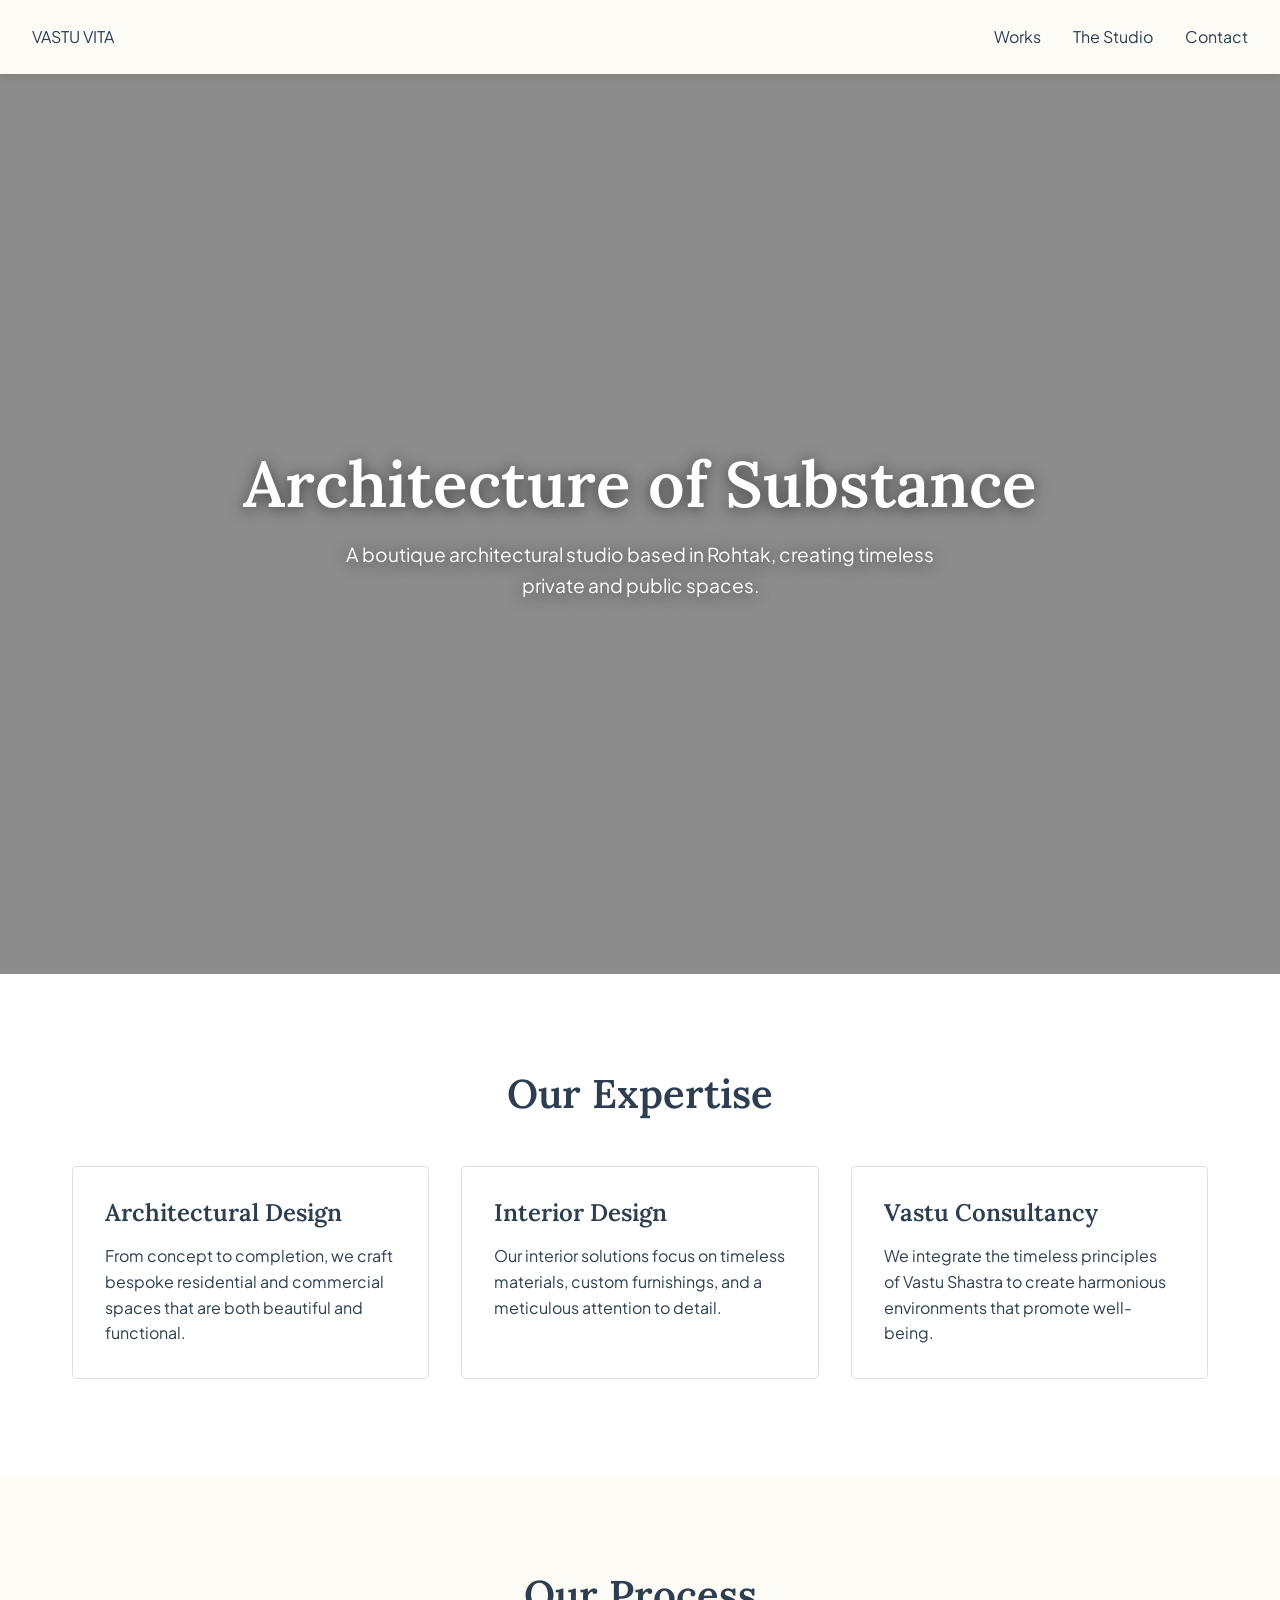
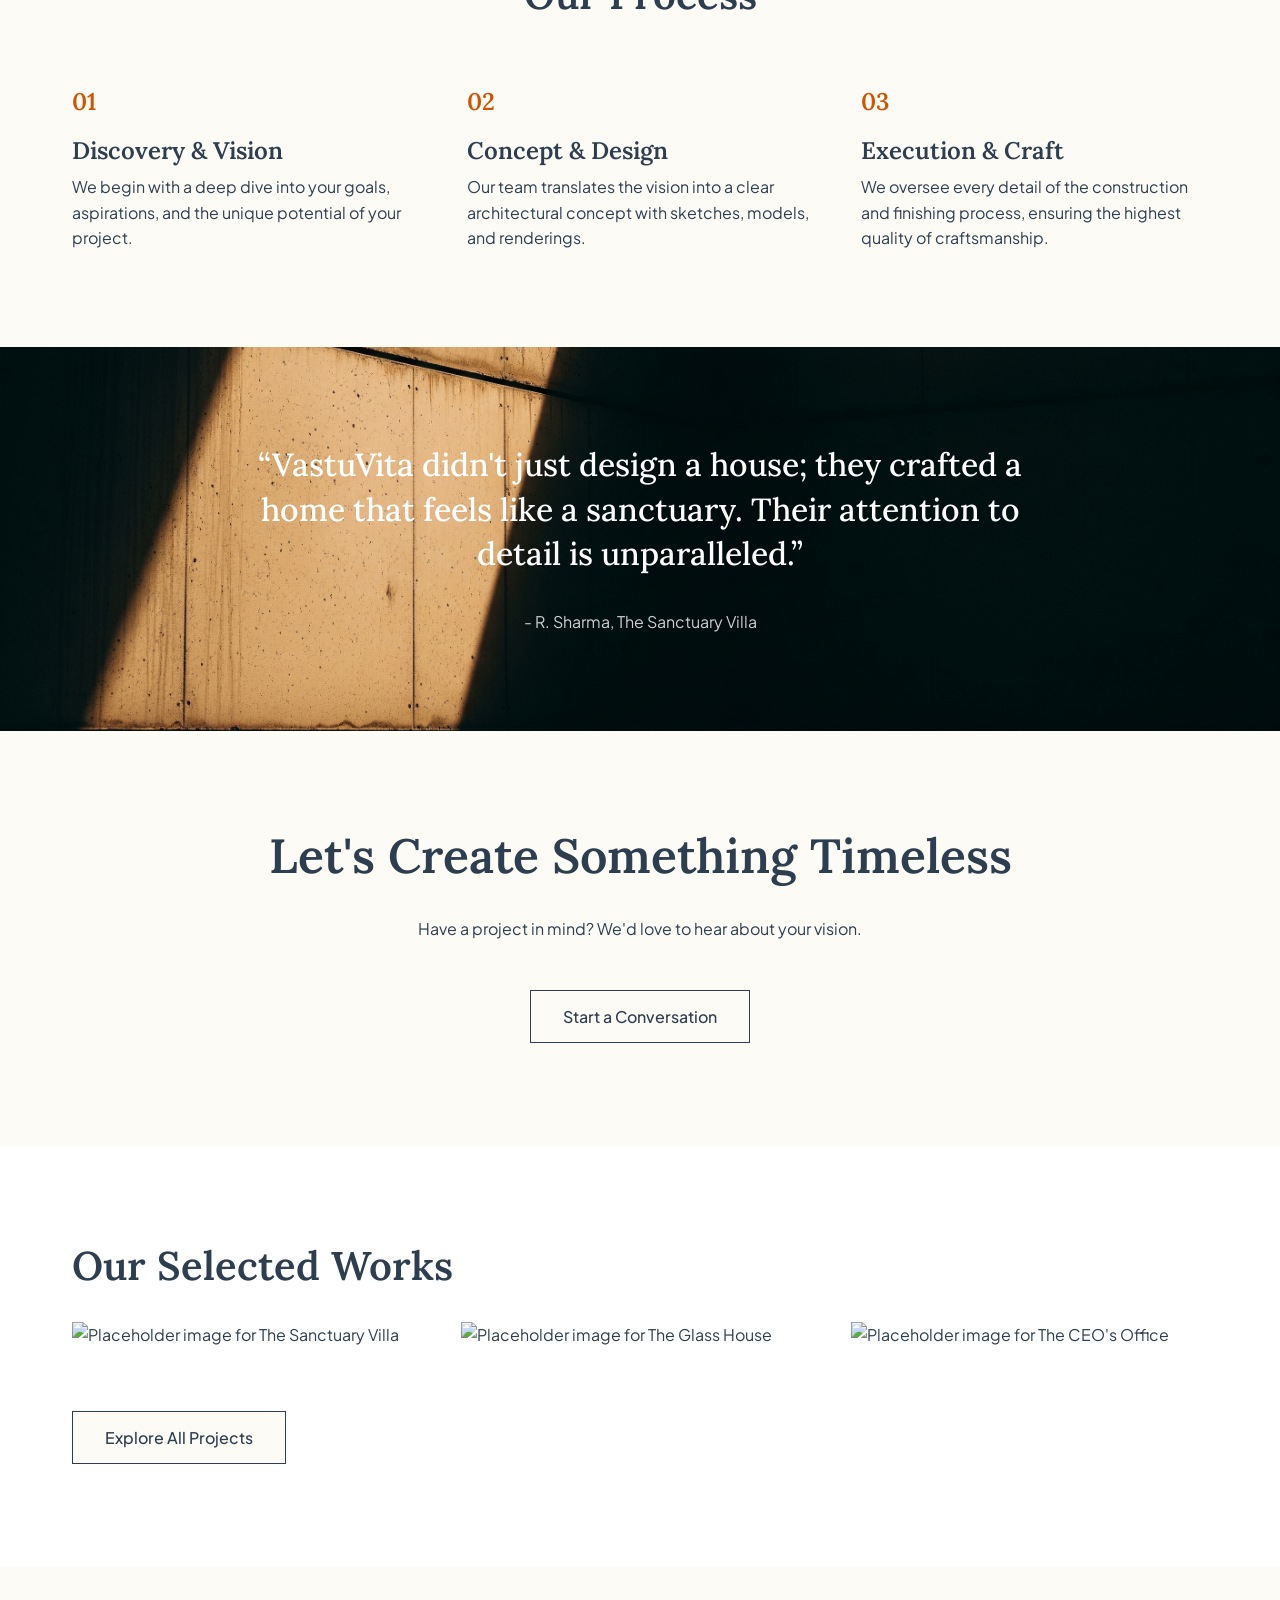
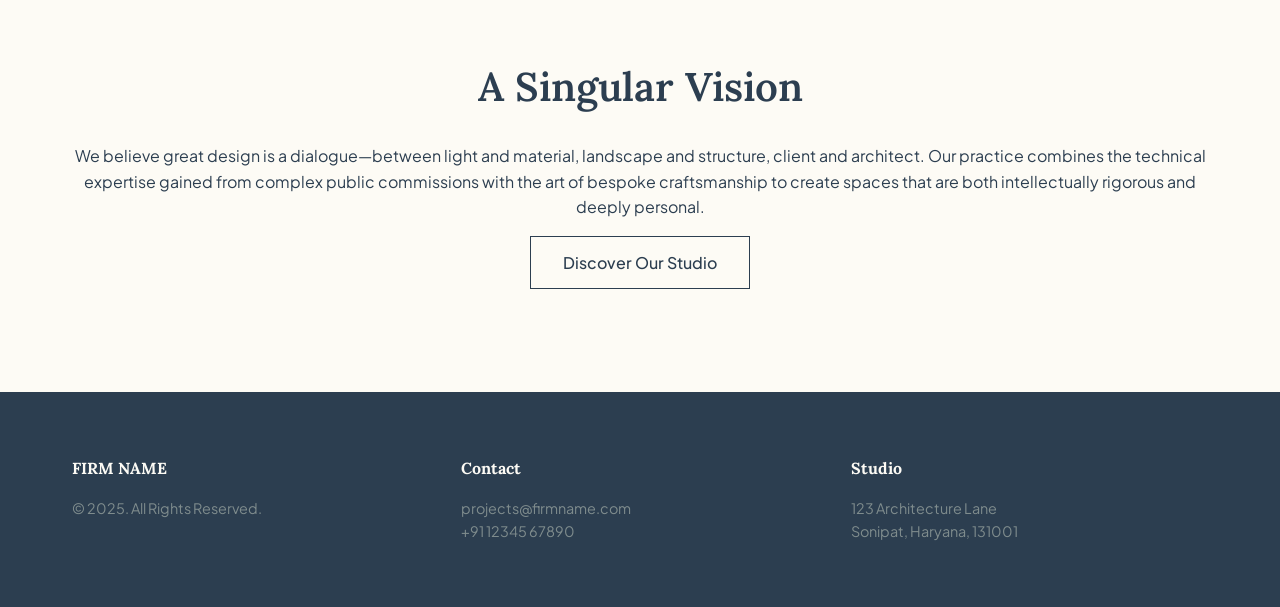
==== index.html @ 90cd9a38 "Initial commit" ====
<!DOCTYPE html>
<html lang="en">
<head>
    <meta charset="UTF-8">
    <meta name="viewport" content="width=device-width, initial-scale=1.0">
    <title>Firm Name | Architecture & Design</title>
    <link rel="stylesheet" href="styles.css">
    <link rel="preconnect" href="https://fonts.googleapis.com">
    <link rel="preconnect" href="https://fonts.gstatic.com" crossorigin>
    <link href="https://fonts.googleapis.com/css2?family=Lora:wght@400;600&family=Plus+Jakarta+Sans:wght@300;400;600&display=swap" rel="stylesheet">
    <link href="https://fonts.googleapis.com/css2?family=Inter:wght@300;400;500&family=Playfair+Display:wght@500;600&display=swap" rel="stylesheet">
</head>
<body>

    <header class="main-header">
        <div class="logo">
            <a href="#">VASTU VITA</a>
        </div>
        <nav class="main-nav">
            <ul>
                <li><a href="#">Works</a></li>
                <li><a href="#">The Studio</a></li>
                <li><a href="#">Contact</a></li>
            </ul>
        </nav>
        <button class="menu-toggle" id="menu-toggle">Menu</button>
    </header>
    <div class="mobile-nav-overlay">
    <nav>
        <ul>
            <li><a href="works.html">Works</a></li>
            <li><a href="studio.html">The Studio</a></li>
            <li><a href="contact.html">Contact</a></li>
        </ul>
    </nav>
</div>
    <main>
        <section class="hero-section reveal">
    
    <video autoplay loop muted playsinline class="hero-video">
        <source src="./assets/hero-video.mp4" type="video/mp4">
        Your browser does not support the video tag.
    </video>

    <div class="hero-overlay"></div> 

    <div class="hero-content">
        <h1>Architecture of Substance</h1>
        <p>A boutique architectural studio based in Rohtak, creating timeless private and public spaces.</p>
    </div>

</section>
<section class="content-section">
    <div class="container text-center">
        <h2 class="reveal">Our Expertise</h2>
        <div class="services-grid">
            <div class="service-card reveal">
                <h3>Architectural Design</h3>
                <p>From concept to completion, we craft bespoke residential and commercial spaces that are both beautiful and functional.</p>
            </div>
            <div class="service-card reveal">
                <h3>Interior Design</h3>
                <p>Our interior solutions focus on timeless materials, custom furnishings, and a meticulous attention to detail.</p>
            </div>
            <div class="service-card reveal">
                <h3>Vastu Consultancy</h3>
                <p>We integrate the timeless principles of Vastu Shastra to create harmonious environments that promote well-being.</p>
            </div>
        </div>
    </div>
</section>


<section class="content-section bg-light">
    <div class="container text-center">
        <h2 class="reveal">Our Process</h2>
        <div class="process-steps">
            <div class="process-step reveal">
                <div class="step-number">01</div>
                <h3>Discovery & Vision</h3>
                <p>We begin with a deep dive into your goals, aspirations, and the unique potential of your project.</p>
            </div>
            <div class="process-step reveal">
                <div class="step-number">02</div>
                <h3>Concept & Design</h3>
                <p>Our team translates the vision into a clear architectural concept with sketches, models, and renderings.</p>
            </div>
            <div class="process-step reveal">
                <div class="step-number">03</div>
                <h3>Execution & Craft</h3>
                <p>We oversee every detail of the construction and finishing process, ensuring the highest quality of craftsmanship.</p>
            </div>
        </div>
    </div>
</section>


<section class="content-section testimonial-section reveal">
    <div class="container text-center reveal">
        <div class="testimonial-block">
            <p class="testimonial-quote">“VastuVita didn't just design a house; they crafted a home that feels like a sanctuary. Their attention to detail is unparalleled.”</p>
            <p class="testimonial-author">- R. Sharma, The Sanctuary Villa</p>
        </div>
    </div>
</section>


<section class="content-section cta-section bg-light">
    <div class="container text-center reveal">
        <h2>Let's Create Something Timeless</h2>
        <p class="philosophy-text">Have a project in mind? We'd love to hear about your vision.</p>
        <a href="contact.html" class="btn">Start a Conversation</a>
    </div>
</section>

        <section class="content-section reveal">
            <div class="container">
                <h2>Our Selected Works</h2>
                <div class="project-grid">
                    <div class="project-card">
                        <img src="https://via.placeholder.com/600x800/1a1a1a/ffffff?text=Project+Image" alt="Placeholder image for The Sanctuary Villa">
                        <div class="project-info">
                            <h3>The Sanctuary Villa</h3>
                            <p>Goa, India | Private Residence</p>
                        </div>
                    </div>
                    <div class="project-card reveal">
                        <img src="https://via.placeholder.com/600x800/2a2a2a/ffffff?text=Project+Image" alt="Placeholder image for The Glass House">
                        <div class="project-info">
                            <h3>The Glass House</h3>
                            <p>Lonavala, India | Private Residence</p>
                        </div>
                    </div>
                    <div class="project-card reveal">
                        <img src="https://via.placeholder.com/600x800/3a3a3a/ffffff?text=Project+Image" alt="Placeholder image for The CEO's Office">
                        <div class="project-info">
                            <h3>The CEO's Office</h3>
                            <p>Gurugram, India | Commercial Interiors</p>
                        </div>
                    </div>
                </div>
                <a href="#" class="btn">Explore All Projects</a>
            </div>
        </section>

        <section class="content-section bg-light reveal">
            <div class="container text-center">
                <h2>A Singular Vision</h2>
                <p class="philosophy-text">
                    We believe great design is a dialogue—between light and material, landscape and structure, client and architect. Our practice combines the technical expertise gained from complex public commissions with the art of bespoke craftsmanship to create spaces that are both intellectually rigorous and deeply personal.
                </p>
                <a href="#" class="btn">Discover Our Studio</a>
            </div>
        </section>

    </main>

    <footer class="main-footer reveal">
        <div class="container footer-grid">
            <div class="footer-col">
                <h4>FIRM NAME</h4>
                <p>&copy; 2025. All Rights Reserved.</p>
            </div>
            <div class="footer-col">
                <h4>Contact</h4>
                <p>projects@firmname.com</p>
                <p>+91 12345 67890</p>
            </div>
            <div class="footer-col">
                <h4>Studio</h4>
                <p>123 Architecture Lane<br>Sonipat, Haryana, 131001</p>
            </div>
        </div>
    </footer>
    <script src="script.js"></script>
    
</body>
</html>
---- styles.css ----
/* --- VASTUVITA BRAND IDENTITY & GLOBAL STYLES --- */
:root {
    --font-serif: 'Lora', serif; /* More elegant and readable */
    --font-sans: 'Plus Jakarta Sans', sans-serif; /* Modern and clean */
    
    /* A palette inspired by natural materials */
    --color-dark: #2C3E50; /* A deep, slate blue instead of pure black */
    --color-light: #FDFBF5; /* A warm, parchment-like off-white */
    --color-gray: #7F8C8D; /* A soft, natural gray */
    --color-accent: #D35400; /* A bold, terracotta/earthy orange */
}

* {
    box-sizing: border-box;
    margin: 0;
    padding: 0;
}

body {
    font-family: var(--font-sans);
    line-height: 1.6;
    background-color: #fff;
    color: var(--color-dark);
}

.container {
    max-width: 1200px;
    margin: 0 auto;
    padding: 0 2rem;
}

h1, h2, h3 {
    font-family: var(--font-serif);
    font-weight: 600;
    line-height: 1.2;
}

h1 { font-size: 4rem; }
h2 { font-size: 2.5rem; margin-bottom: 2rem; }
h3 { font-size: 1.5rem; }

a {
    color: var(--color-dark);
    text-decoration: none;
    transition: color 0.3s ease;
}

a:hover {
    color: var(--color-accent);
}

/* --- HEADER & NAVIGATION (MODIFIED) --- */
.main-header {
    display: flex;
    justify-content: space-between;
    align-items: center;
    padding: 1.5rem 2rem; /* Using the smaller padding */
    position: sticky;
    top: 0;
    width: 100%;
    z-index: 100;
    transition: all 0.4s ease-in-out;

    /* Styles for the frosted glass effect are now always active */
    background-color: rgba(253, 251, 245, 0.85); /* --color-light with transparency */
    backdrop-filter: blur(10px);
    -webkit-backdrop-filter: blur(10px);
    box-shadow: 0 2px 10px rgba(0, 0, 0, 0.1);
}

.logo a,
.main-nav ul li a {
    /* Text color is now dark by default to be visible */
    color: var(--color-dark);
}

/* We no longer need the .main-header.scrolled rules, they have been merged above */

.main-nav ul {
    display: flex;
    list-style: none;
}

.main-nav ul li {
    margin-left: 2rem;
}

.menu-toggle { display: none; }

/* --- HERO SECTION (Corrected Stacking) --- */
.hero-section {
    position: relative;
    height: 100vh;
    display: flex;
    align-items: center;
    justify-content: center;
    text-align: center;
    color: #fff;
    overflow: hidden;
}

.hero-video {
    position: absolute;
    top: 0;
    left: 0;
    width: 100%;
    height: 100%;
    object-fit: cover;
    z-index: 1; /* Layer 1: The video background */
}

.hero-overlay {
    position: absolute;
    top: 0;
    left: 0;
    width: 100%;
    height: 100%;
    background-color: rgba(0, 0, 0, 0.45);
    z-index: 2; /* Layer 2: The dark overlay */
}

.hero-content {
    position: relative;
    z-index: 3; /* Layer 3: The text content on top */
    max-width: 800px;
}

.hero-content p {
    font-size: 1.2rem;
    max-width: 600px;
    margin: 1rem auto 0;
}
.hero-content h1,
.hero-content p {
    /* This adds a soft, blurred shadow behind the text */
    text-shadow: 0 2px 15px rgba(0, 0, 0, 0.6);
}

/* --- GENERAL CONTENT & PAGE STYLES --- */
.content-section {
    padding: 6rem 0;
}

.bg-light {
    background-color: var(--color-light);
}

.text-center {
    text-align: center;
}

.page-header {
    background-color: var(--color-light);
    padding: 6rem 0;
    text-align: center;
}
.page-header p {
    font-size: 1.2rem;
    color: var(--color-gray);
    max-width: 600px;
    margin: 1rem auto 0;
}

/* --- PROJECT GRID & CARDS --- */
.project-grid {
    display: grid;
    grid-template-columns: repeat(3, 1fr);
    gap: 2rem;
    margin-bottom: 3rem;
}

.project-card {
    display: block; /* Make the whole card a link */
    position: relative;
    overflow: hidden;
}

.project-card img {
    width: 100%;
    height: 100%;
    object-fit: cover;
    transition: transform 0.5s ease;
}

.project-card:hover img {
    transform: scale(1.05);
}

.project-info {
    position: absolute;
    bottom: 0;
    left: 0;
    width: 100%;
    padding: 1.5rem;
    color: #fff;
    background: linear-gradient(to top, rgba(0,0,0,0.8), transparent);
    transform: translateY(100%);
    opacity: 0;
    transition: transform 0.5s ease, opacity 0.5s ease;
}

.project-card:hover .project-info {
    transform: translateY(0);
    opacity: 1;
}

.project-info p {
    font-size: 0.9rem;
    color: rgba(255,255,255,0.8);
}

/* --- SINGLE PROJECT PAGE --- */
.project-hero img {
    width: 100%;
    height: auto;
}

.project-details-grid {
    display: grid;
    grid-template-columns: 1fr 2fr;
    gap: 4rem;
}

.project-meta h3 {
    margin-bottom: 1rem;
    font-family: var(--font-sans);
    text-transform: uppercase;
    letter-spacing: 1px;
    font-size: 1rem;
    font-weight: 600;
}

.project-meta ul {
    list-style: none;
}

.project-meta ul li {
    margin-bottom: 0.5rem;
    color: var(--color-gray);
}
.project-meta ul li strong {
    color: var(--color-dark);
}

.project-narrative h2 {
    font-size: 2rem;
    margin-bottom: 1rem;
}
.project-narrative p {
    margin-bottom: 2rem;
    color: var(--color-gray);
}

.image-gallery-grid {
    display: grid;
    grid-template-columns: repeat(2, 1fr);
    gap: 2rem;
}
.image-gallery-grid img {
    width: 100%;
    height: auto;
}

/* --- FOOTER --- */
.main-footer {
    background: var(--color-dark);
    color: var(--color-light);
    padding: 4rem 0;
}

.footer-grid {
    display: grid;
    grid-template-columns: repeat(3, 1fr);
    gap: 2rem;
}

.footer-col h4 {
    font-family: var(--font-serif);
    margin-bottom: 1rem;
}

.footer-col p {
    color: var(--color-gray);
    font-size: 0.9rem;
}

/* --- ANIMATIONS & BEAUTIFICATION --- */

/* Gentle Page Load Fade-in */
@keyframes fadeIn {
    from { opacity: 0; }
    to { opacity: 1; }
}
body {
    animation: fadeIn 0.8s ease-in-out;
}

/* In style.css */

/* Enhanced Button Hover Effect (Corrected) */
.btn {
    display: inline-block;
    padding: 0.8rem 2rem;
    border: 1px solid var(--color-dark);
    margin-top: 1rem;
    font-weight: 500;
    transition: all 0.4s ease;
    position: relative;
    overflow: hidden;
    z-index: 1;
    color: var(--color-dark); /* Explicitly set the default text color */
}
.btn:after {
    content: '';
    position: absolute;
    bottom: 0;
    left: 0;
    width: 100%;
    height: 100%;
    /* The initial background should be light */
    background-color: var(--color-light); 
    z-index: -2;
}
.btn:before {
    content: '';
    position: absolute;
    bottom: 0;
    left: 0;
    width: 0%;
    height: 100%;
    /* The hover background should be dark */
    background-color: var(--color-dark);
    transition: all 0.4s ease;
    z-index: -1;
}
.btn:hover {
    /* The hover text color should be light */
    color: #fff; 
}
.btn:hover:before {
    width: 100%;
}

/* Smooth Animated Underline for Nav Links */
.main-nav a {
    position: relative;
}
.main-nav a.active {
    color: var(--color-accent) !important;
}
.main-nav a:not(.active):after {
    content: '';
    position: absolute;
    width: 0;
    height: 1px;
    display: block;
    margin-top: 5px;
    right: 0;
    background: currentColor;
    transition: width 0.3s ease;
}
.main-nav a:hover:after {
    width: 100%;
    left: 0;
}

/* Scroll-Reveal Animations */
.reveal {
    position: relative;
    opacity: 0;
    transform: translateY(40px);
    transition: all 1s cubic-bezier(0.25, 1, 0.5, 1);
}

.reveal.visible {
    opacity: 1;
    transform: translateY(0);
}

/* --- MOBILE NAVIGATION MENU --- */
.main-nav {
    /* Add transition for smooth appearance on desktop if ever needed */
    transition: transform 0.5s ease-in-out;
}

.mobile-nav-overlay {
    position: fixed;
    top: 0;
    left: 0;
    width: 100%;
    height: 100%;
    background: var(--color-light);
    z-index: 99; /* Just below the header */
    display: flex;
    justify-content: center;
    align-items: center;
    transform: translateX(100%); /* Start off-screen */
    transition: transform 0.5s cubic-bezier(0.77, 0, 0.175, 1);
}

.mobile-nav-overlay.is-open {
    transform: translateX(0); /* Slide in */
}

.mobile-nav-overlay ul {
    list-style: none;
    text-align: center;
}

.mobile-nav-overlay ul li {
    margin: 2rem 0;
}

.mobile-nav-overlay ul li a {
    font-family: var(--font-serif);
    font-size: 2rem;
    color: var(--color-dark);
    font-weight: 600;
}

/* --- PARALLAX TESTIMONIAL SECTION --- */
.testimonial-section {
    background-image: url('assets/parallax-bg.png');
    background-attachment: fixed; /* This is the magic property! */
    background-position: center;
    background-repeat: no-repeat;
    background-size: cover;
    color: #fff;
}

.testimonial-section .testimonial-author {
    color: rgba(255, 255, 255, 0.8);
}

/* --- NEW CONTENT BLOCK STYLES --- */
/* Services Grid */
/* In style.css */

/* Services Grid */
.services-grid {
    display: grid;
    /* This new property tells the grid to make all rows the same height */
    grid-template-columns: repeat(3, 1fr);
    gap: 2rem;
    text-align: left;
    margin-top: 3rem;
    align-items: stretch;
}
/* In style.css */
.service-card {
    border: 1px solid #e0e0e0;
    padding: 2rem;
    border-radius: 4px;
    transition: all 0.3s ease;
    
    /* ADD these two lines */
    display: flex;
    flex-direction: column;
}
.service-card:hover {
    border-color: var(--color-accent);
    transform: translateY(-5px);
    box-shadow: 0 10px 20px rgba(0,0,0,0.05);
}
.service-card h3 {
    margin-bottom: 1rem;
    font-family: var(--font-serif);
}

/* In style.css */

/* New rule for the icon and title wrapper */
.service-card-header {
    display: flex;
    align-items: center;
    gap: 1rem; /* Space between icon and title */
    margin-bottom: 1rem; /* Space between the header and the paragraph */
}

/* Update the service-icon rule */
.service-icon {
    color: var(--color-accent);
    /* The margin-bottom is no longer needed here */
}

/* Our Process Steps */
.process-steps {
    display: grid;
    grid-template-columns: repeat(3, 1fr);
    gap: 3rem;
    margin-top: 4rem;
    text-align: left;
}
.step-number {
    font-size: 1.5rem;
    font-weight: 600;
    color: var(--color-accent);
    margin-bottom: 1rem;
    font-family: var(--font-serif);
}
.process-step h3 {
    margin-bottom: 0.5rem;
}

/* Testimonial Block */
.testimonial-block {
    max-width: 800px;
    margin: 0 auto;
}
.testimonial-quote {
    font-family: var(--font-serif);
    font-size: 2rem;
    line-height: 1.4;
    margin-bottom: 2rem;
    font-weight: 500;
}

/* Final CTA Section */
.cta-section h2 {
    font-size: 3rem;
}
.cta-section p {
    margin-top: 0;
    margin-bottom: 2rem;
}

/* --- RESPONSIVE DESIGN (Consolidated) --- */
@media (max-width: 768px) {
    /* General Typography */
    h1 { font-size: 2.5rem; }
    h2 { font-size: 2rem; }

    /* Header & Mobile Menu */
    .main-nav { display: none; }
    .menu-toggle {
        display: block;
        background: none;
        border: 1px solid var(--color-dark); /* Now dark by default */
        color: var(--color-dark); /* Now dark by default */
        padding: 0.5rem 1rem;
        cursor: pointer;
        font-size: 1rem;
        z-index: 101;
    }
    
    /* Grid Layouts */
    .project-grid, 
    .footer-grid, 
    .project-details-grid, 
    .image-gallery-grid,
    .services-grid, 
    .process-steps {
        grid-template-columns: 1fr;
    }

    .project-details-grid {
        gap: 2rem;
    }

    /* Section Specifics */
    .cta-section h2 {
        font-size: 2.5rem;
    }
    .testimonial-quote {
        font-size: 1.5rem;
    }
}
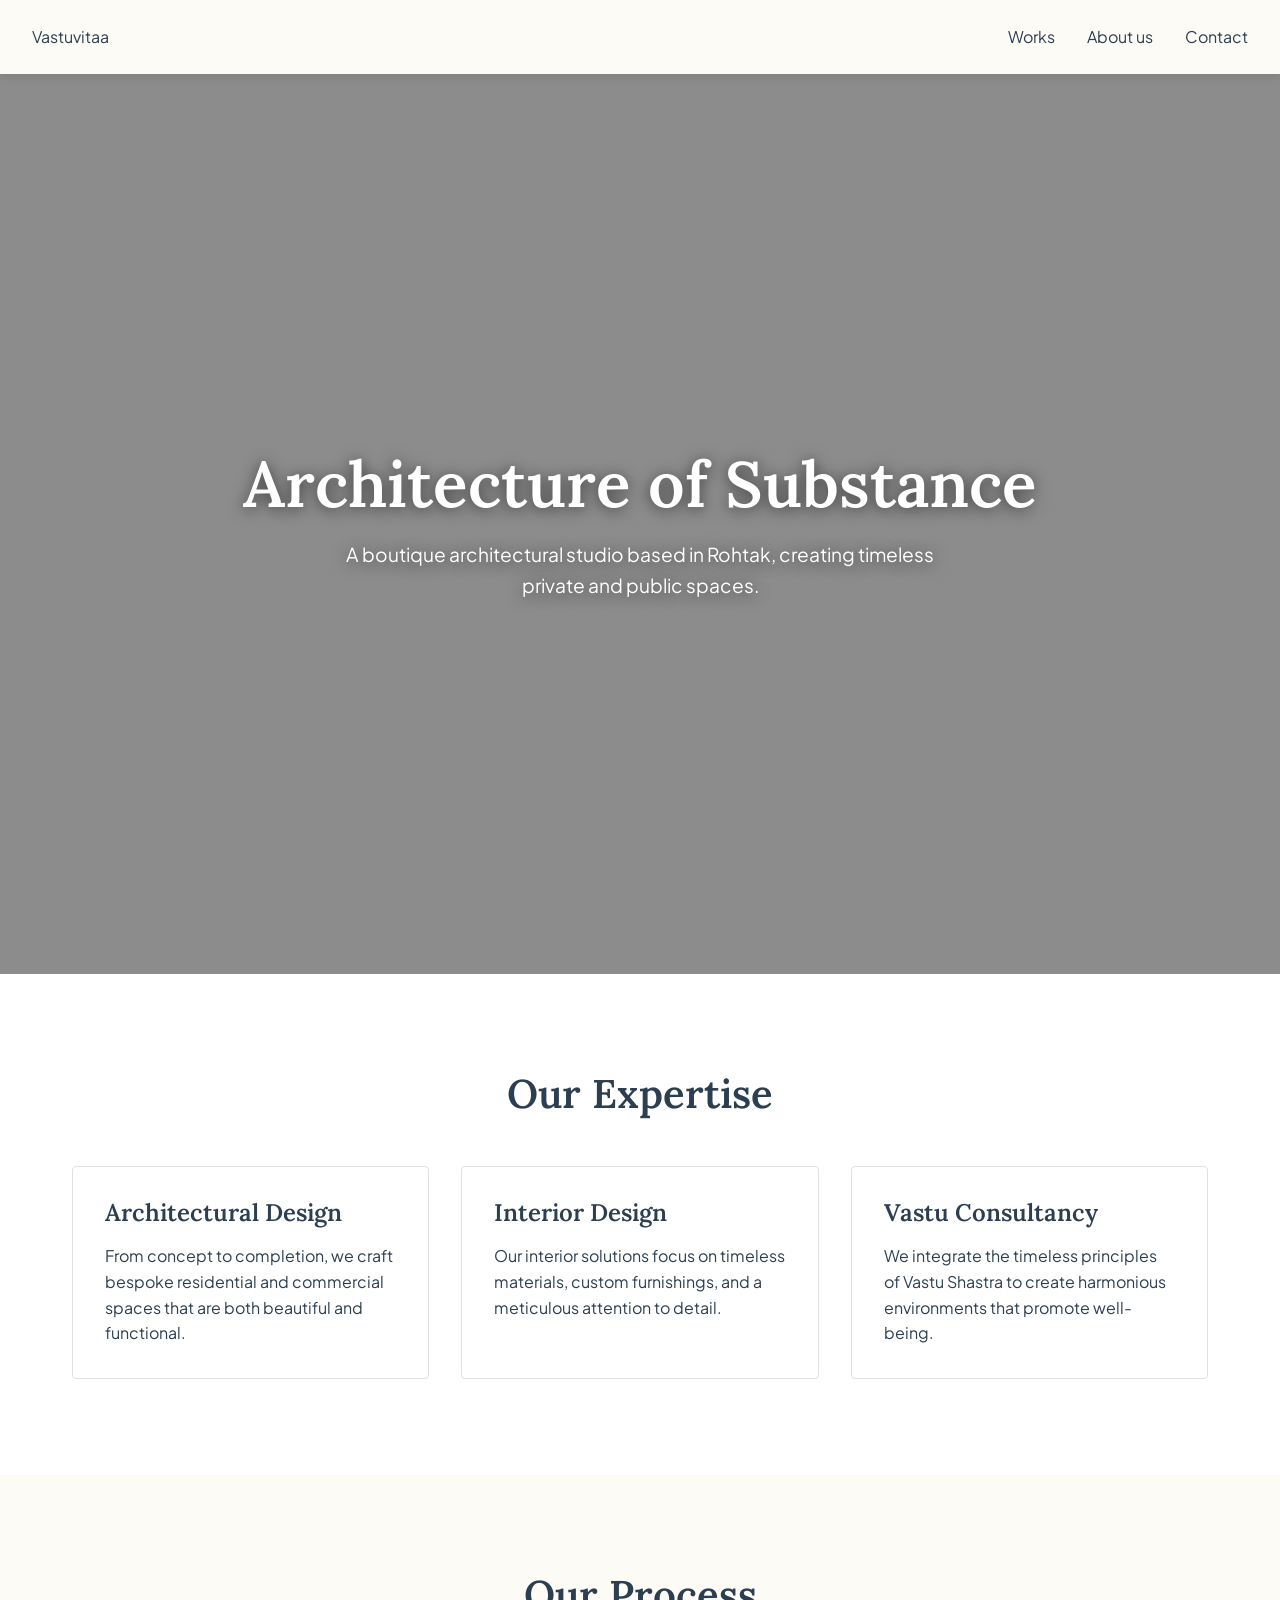
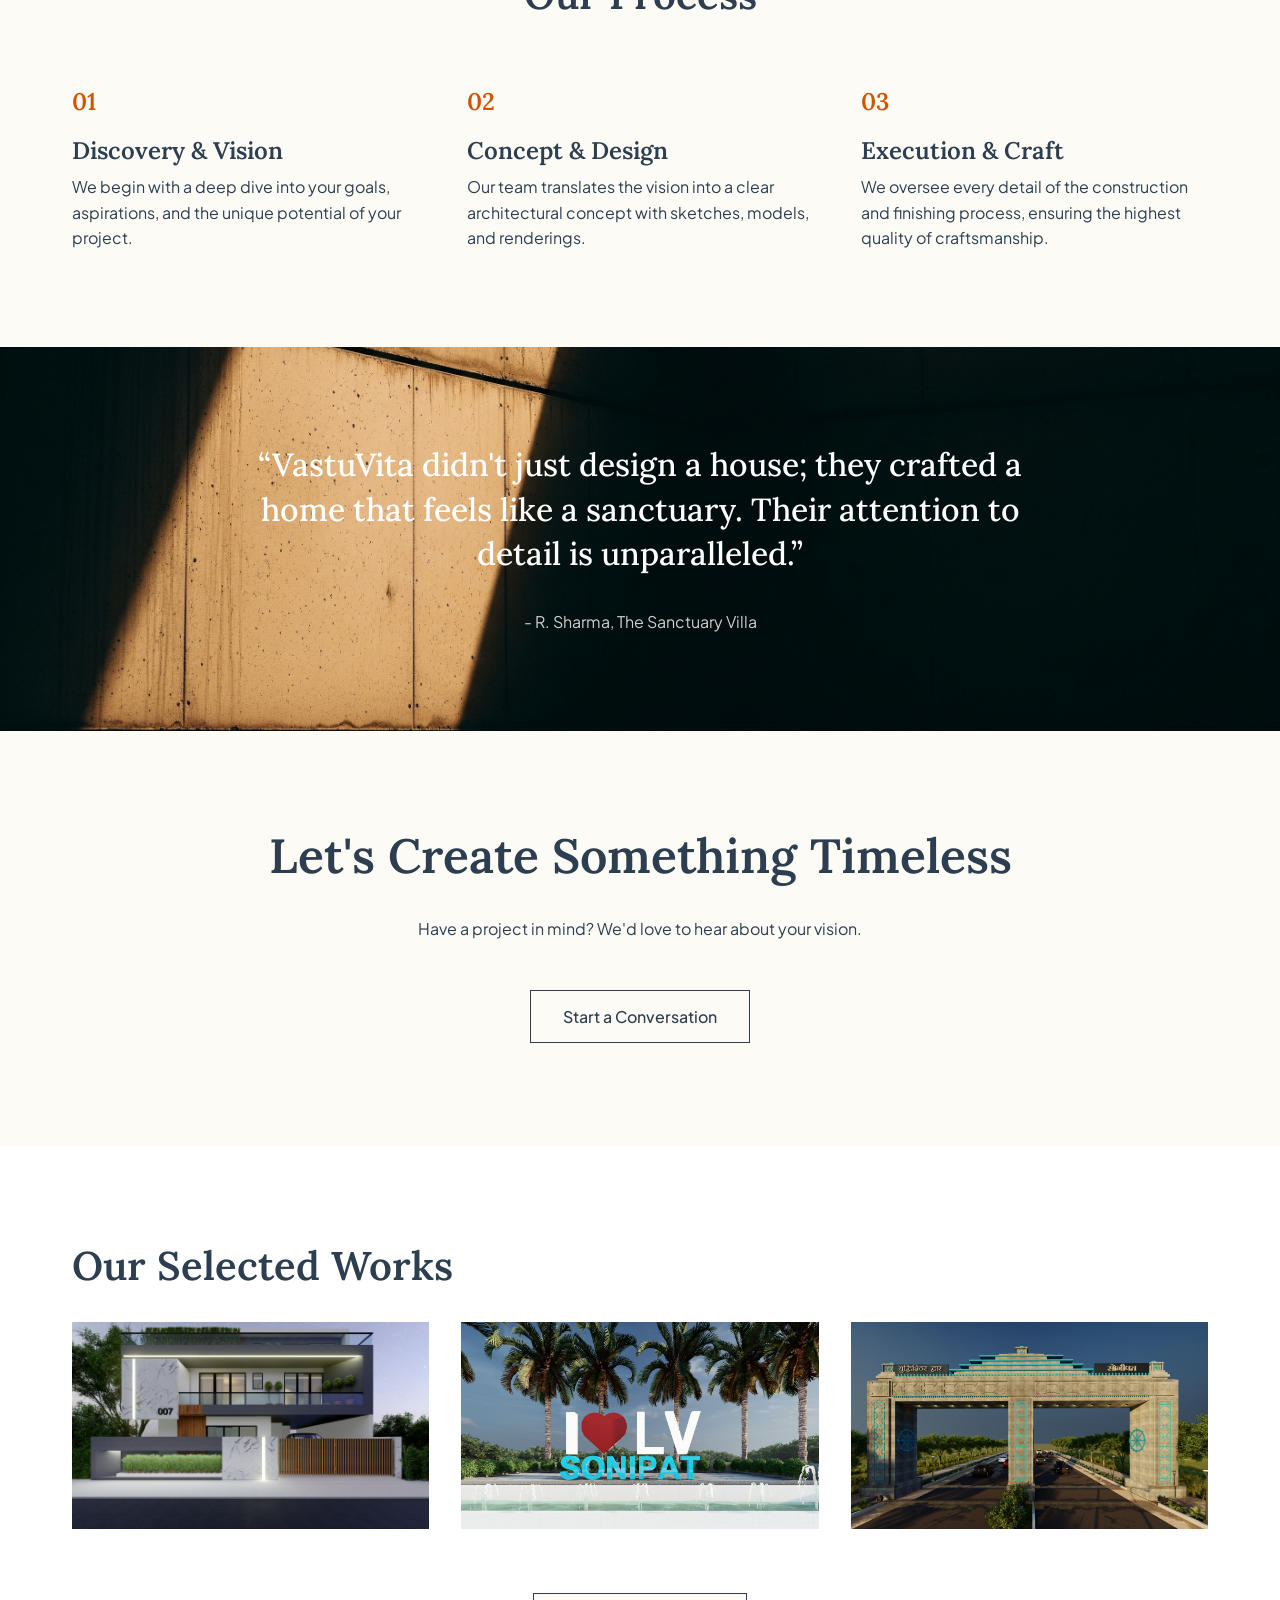
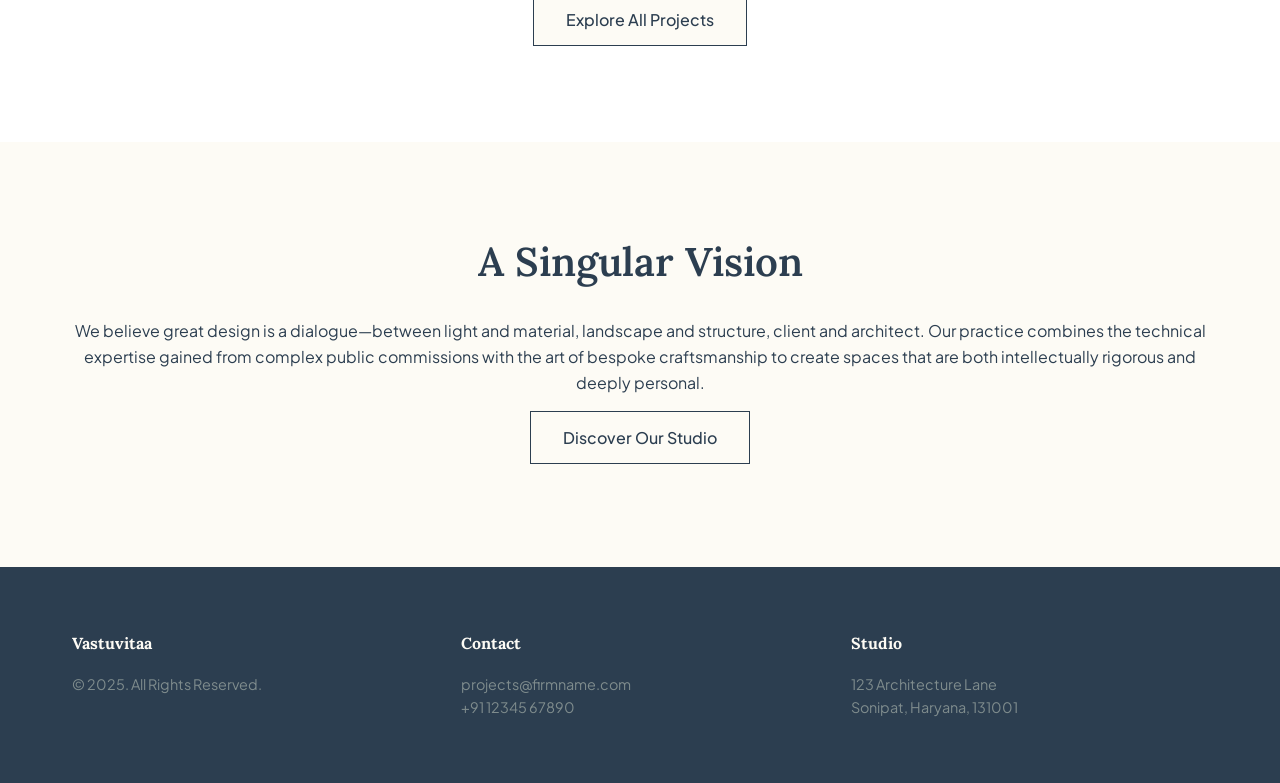
==== commit 0f260d32: "Update site content and add new assets" ====
--- a/index.html
+++ b/index.html
@@ -3,7 +3,7 @@
 <head>
     <meta charset="UTF-8">
     <meta name="viewport" content="width=device-width, initial-scale=1.0">
-    <title>Firm Name | Architecture & Design</title>
+    <title>Vastuvitaa</title>
     <link rel="stylesheet" href="styles.css">
     <link rel="preconnect" href="https://fonts.googleapis.com">
     <link rel="preconnect" href="https://fonts.gstatic.com" crossorigin>
@@ -13,18 +13,20 @@
 <body>
 
     <header class="main-header">
-        <div class="logo">
-            <a href="#">VASTU VITA</a>
-        </div>
-        <nav class="main-nav">
-            <ul>
-                <li><a href="#">Works</a></li>
-                <li><a href="#">The Studio</a></li>
-                <li><a href="#">Contact</a></li>
-            </ul>
-        </nav>
-        <button class="menu-toggle" id="menu-toggle">Menu</button>
-    </header>
+    <div class="logo">
+    <a href="#" class="logo-link">
+        <span>Vastuvitaa</span>
+    </a>
+</div>
+    <nav class="main-nav">
+        <ul>
+            <li><a href="works.html">Works</a></li>
+            <li><a href="studio.html">About us</a></li>
+            <li><a href="contact.html">Contact</a></li>
+        </ul>
+    </nav>
+    <button class="menu-toggle" id="menu-toggle">Menu</button>
+</header>
     <div class="mobile-nav-overlay">
     <nav>
         <ul>
@@ -118,28 +120,30 @@
                 <h2>Our Selected Works</h2>
                 <div class="project-grid">
                     <div class="project-card">
-                        <img src="https://via.placeholder.com/600x800/1a1a1a/ffffff?text=Project+Image" alt="Placeholder image for The Sanctuary Villa">
+                        <img src="./assets/Work Photos/IMG-20250924-WA0038.jpg" alt="Placeholder image for The Sanctuary Villa">
                         <div class="project-info">
                             <h3>The Sanctuary Villa</h3>
                             <p>Goa, India | Private Residence</p>
                         </div>
                     </div>
-                    <div class="project-card reveal">
-                        <img src="https://via.placeholder.com/600x800/2a2a2a/ffffff?text=Project+Image" alt="Placeholder image for The Glass House">
+                    <div class="project-card">
+                        <img src=".\assets\Work Photos\WhatsApp Image 2025-09-24 at 11.22.25_1fb839ab.jpg" alt="Placeholder image for The Glass House">
                         <div class="project-info">
-                            <h3>The Glass House</h3>
-                            <p>Lonavala, India | Private Residence</p>
+                            <h3>I love Sonepat</h3>
+                            <p>Sonepat, India</p>
                         </div>
                     </div>
-                    <div class="project-card reveal">
-                        <img src="https://via.placeholder.com/600x800/3a3a3a/ffffff?text=Project+Image" alt="Placeholder image for The CEO's Office">
+                    <div class="project-card">
+                        <img src=".\assets\Work Photos\WhatsApp Image 2025-09-24 at 11.43.38_08a25ed6.jpg" alt="Placeholder image for The CEO's Office">
                         <div class="project-info">
-                            <h3>The CEO's Office</h3>
-                            <p>Gurugram, India | Commercial Interiors</p>
+                            <h3>The Yudhistir Dwar</h3>
+                            <p>Sonepat, India</p>
                         </div>
                     </div>
                 </div>
-                <a href="#" class="btn">Explore All Projects</a>
+                <div style="display: flex; justify-content: center; margin-top: 2rem;">
+                    <a href="#" class="btn">Explore All Projects</a>
+                </div>
             </div>
         </section>
 
@@ -158,7 +162,7 @@
     <footer class="main-footer reveal">
         <div class="container footer-grid">
             <div class="footer-col">
-                <h4>FIRM NAME</h4>
+                <h4>Vastuvitaa</h4>
                 <p>&copy; 2025. All Rights Reserved.</p>
             </div>
             <div class="footer-col">
--- a/styles.css
+++ b/styles.css
@@ -50,6 +50,7 @@
 }
 
 /* --- HEADER & NAVIGATION (MODIFIED) --- */
+
 .main-header {
     display: flex;
     justify-content: space-between;
@@ -174,6 +175,7 @@
     position: relative;
     overflow: hidden;
 }
+
 
 .project-card img {
     width: 100%;
@@ -523,7 +525,150 @@
     margin-top: 0;
     margin-bottom: 2rem;
 }
-
+/* Add these new rules for the combined logo and text */
+.logo-link {
+    display: flex;         /* Aligns logo and text side-by-side */
+    align-items: center;   /* Vertically centers them */
+    gap: 0.75rem;          /* Creates a nice space between the logo and text (12px) */
+}
+
+.logo-image {
+    height: 40px;          /* Controls the height of the logo */
+    width: auto;
+}
+
+.logo-text {
+    font-size: 1.5rem;     /* Sets the font size for "Vastuvitaa" */
+    font-weight: 600;      /* Makes the text bold */
+    font-family: var(--font-serif); /* Uses the elegant serif font you defined */
+    color: var(--color-dark);
+}
+/* --- Page-Specific Adjustments --- */
+.works-page .hero-section {
+    height: 50vh; /* Makes the header half the screen height */
+    min-height: 400px; /* Ensures it's not too short on long/thin screens */
+}
+
+/* =================================== */
+/* ==      CONTACT PAGE STYLES      == */
+/* =================================== */
+
+.contact-page .container {
+    padding-top: 6rem;
+    padding-bottom: 6rem;
+}
+
+.contact-grid {
+    display: grid;
+    grid-template-columns: 1fr 1.5fr; /* Details column is narrower than the form */
+    gap: 4rem;
+    align-items: start;
+}
+
+/* --- Left Column: Details --- */
+.contact-details .page-title {
+    font-family: var(--font-serif);
+    font-size: 3rem; /* Slightly smaller than homepage H1 for hierarchy */
+    margin-bottom: 1.5rem;
+    color: var(--color-dark);
+}
+
+.contact-details .contact-intro {
+    font-family: var(--font-sans);
+    color: var(--color-gray);
+    line-height: 1.7;
+    margin-bottom: 3rem;
+    max-width: 500px;
+}
+
+.contact-details .info-section {
+    margin-bottom: 2rem;
+}
+
+.contact-details .info-section h4 {
+    font-family: var(--font-sans);
+    font-weight: 600;
+    text-transform: uppercase;
+    letter-spacing: 1px;
+    font-size: 0.9rem;
+    margin-bottom: 0.5rem;
+    color: var(--color-dark);
+}
+
+.contact-details .info-section p,
+.contact-details .info-section a {
+    font-family: var(--font-sans);
+    font-size: 1rem;
+    color: var(--color-gray);
+    line-height: 1.6;
+}
+/* The global a:hover rule will correctly apply --color-accent */
+
+
+/* --- Right Column: Form --- */
+.form-group {
+    margin-bottom: 1.5rem;
+}
+
+.form-group label {
+    display: block;
+    font-family: var(--font-sans);
+    font-weight: 600;
+    font-size: 0.9rem;
+    margin-bottom: 0.5rem;
+    color: var(--color-dark);
+}
+
+.form-group input,
+.form-group textarea,
+.form-group select {
+    width: 100%;
+    padding: 12px;
+    border: 1px solid #e0e0e0; /* Using a neutral border from your theme */
+    border-radius: 4px;
+    font-family: var(--font-sans);
+    font-size: 1rem;
+    background-color: var(--color-light); /* Using your light background color */
+    color: var(--color-dark);
+    transition: border-color 0.3s ease;
+}
+
+.form-group input:focus,
+.form-group textarea:focus,
+.form-group select:focus {
+    outline: none;
+    border-color: var(--color-accent);
+}
+
+.submit-btn {
+    display: inline-block;
+    padding: 0.8rem 2.5rem;
+    border: none;
+    margin-top: 1rem;
+    font-weight: 600;
+    font-family: var(--font-sans);
+    transition: all 0.4s ease;
+    background-color: var(--color-dark);
+    color: var(--color-light);
+    cursor: pointer;
+    font-size: 1rem;
+}
+
+.submit-btn:hover {
+    background-color: var(--color-accent);
+    color: #fff;
+}
+
+
+/* --- Map Section --- */
+.map-container {
+    padding-bottom: 6rem;
+}
+.map-container iframe {
+    width: 100%;
+    height: 450px;
+    border: 0;
+}
 /* --- RESPONSIVE DESIGN (Consolidated) --- */
 @media (max-width: 768px) {
     /* General Typography */
@@ -564,4 +709,8 @@
     .testimonial-quote {
         font-size: 1.5rem;
     }
+    /* Add this to your existing @media (max-width: 768px) block */
+    .contact-grid {
+    grid-template-columns: 1fr;
+}
 }
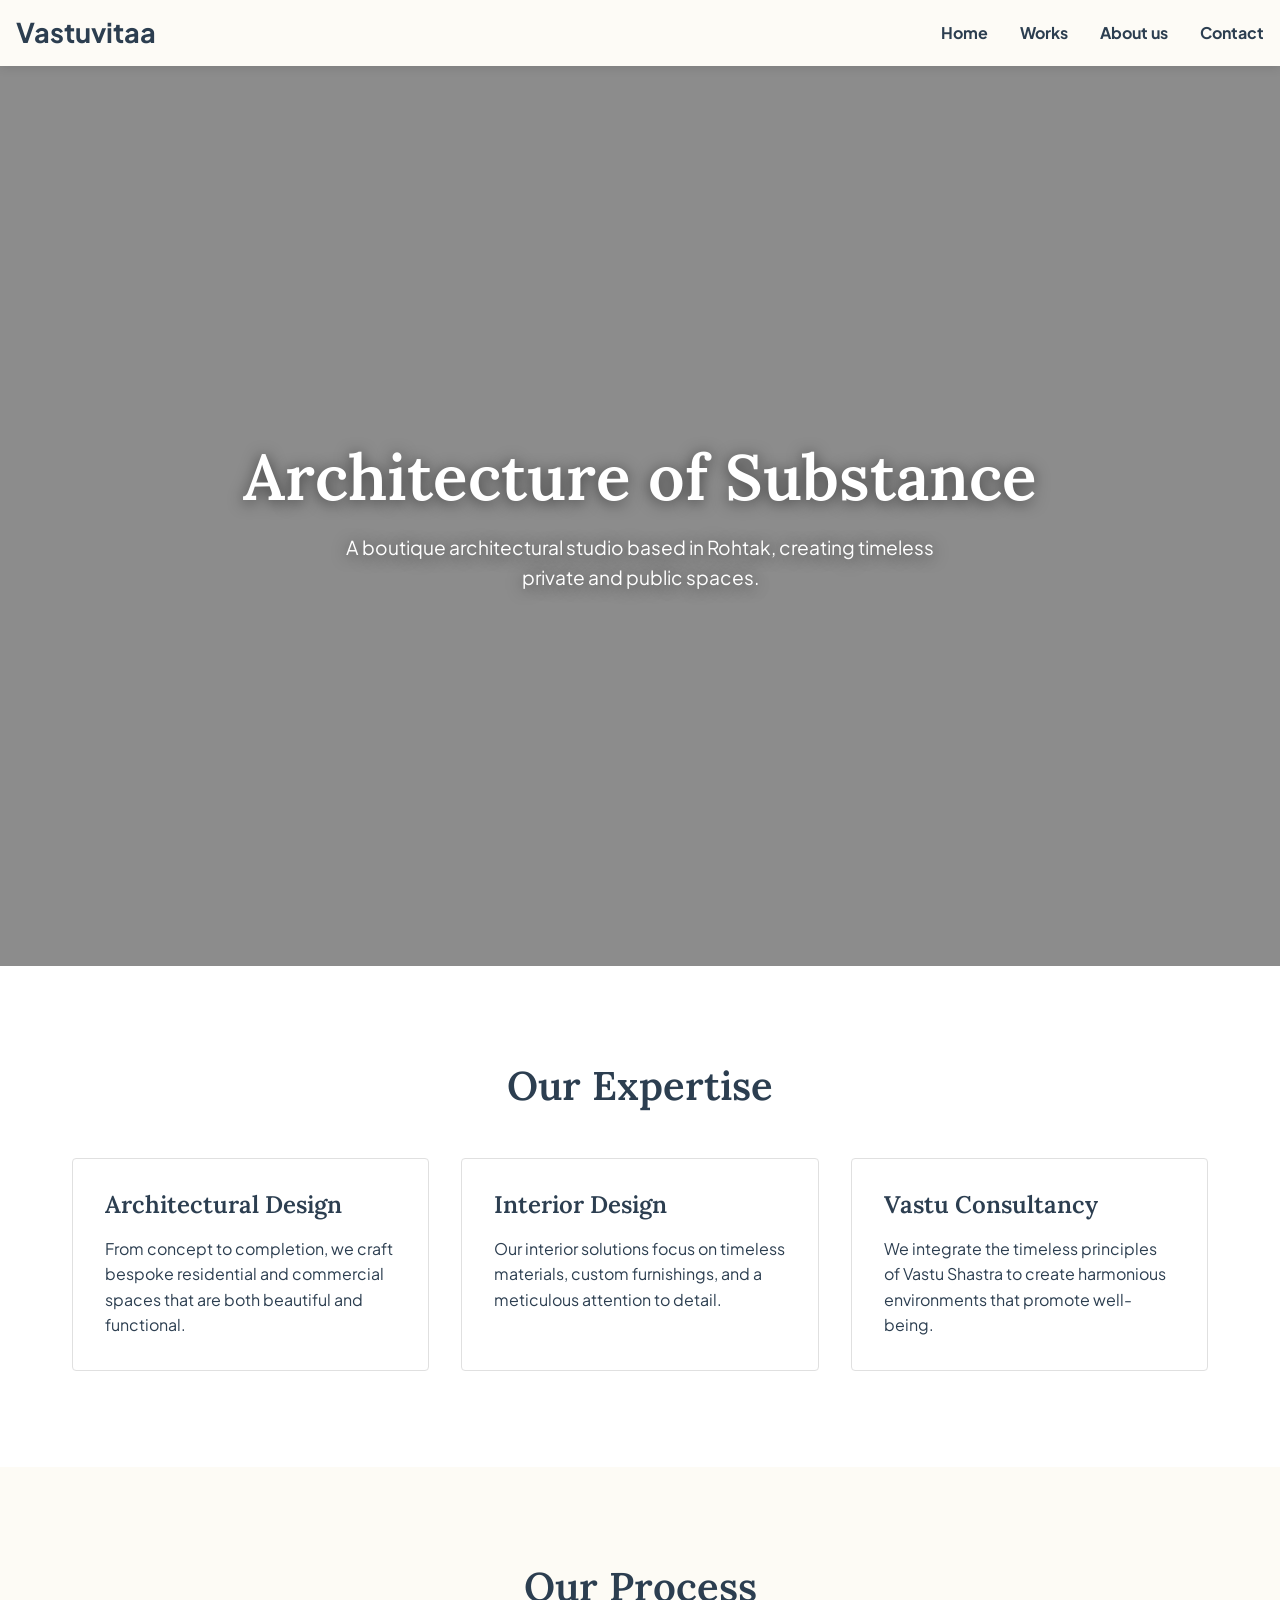
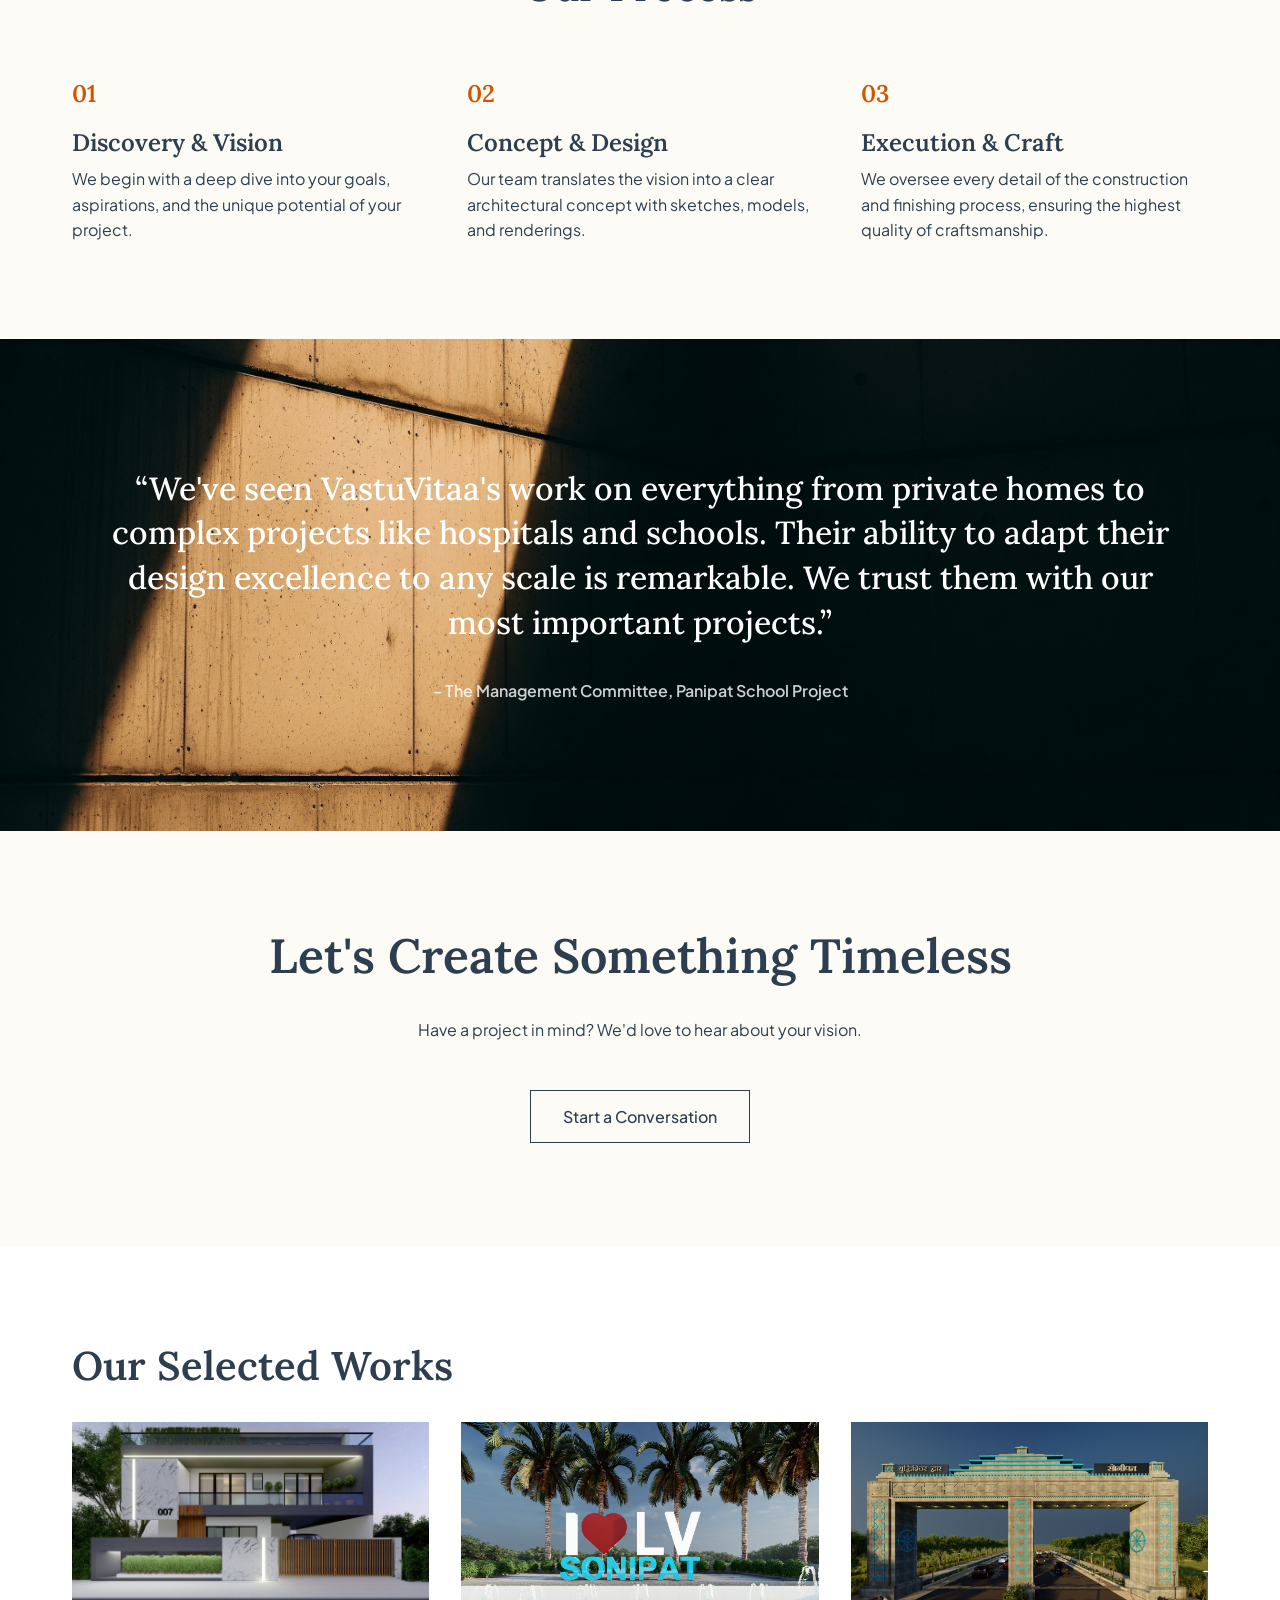
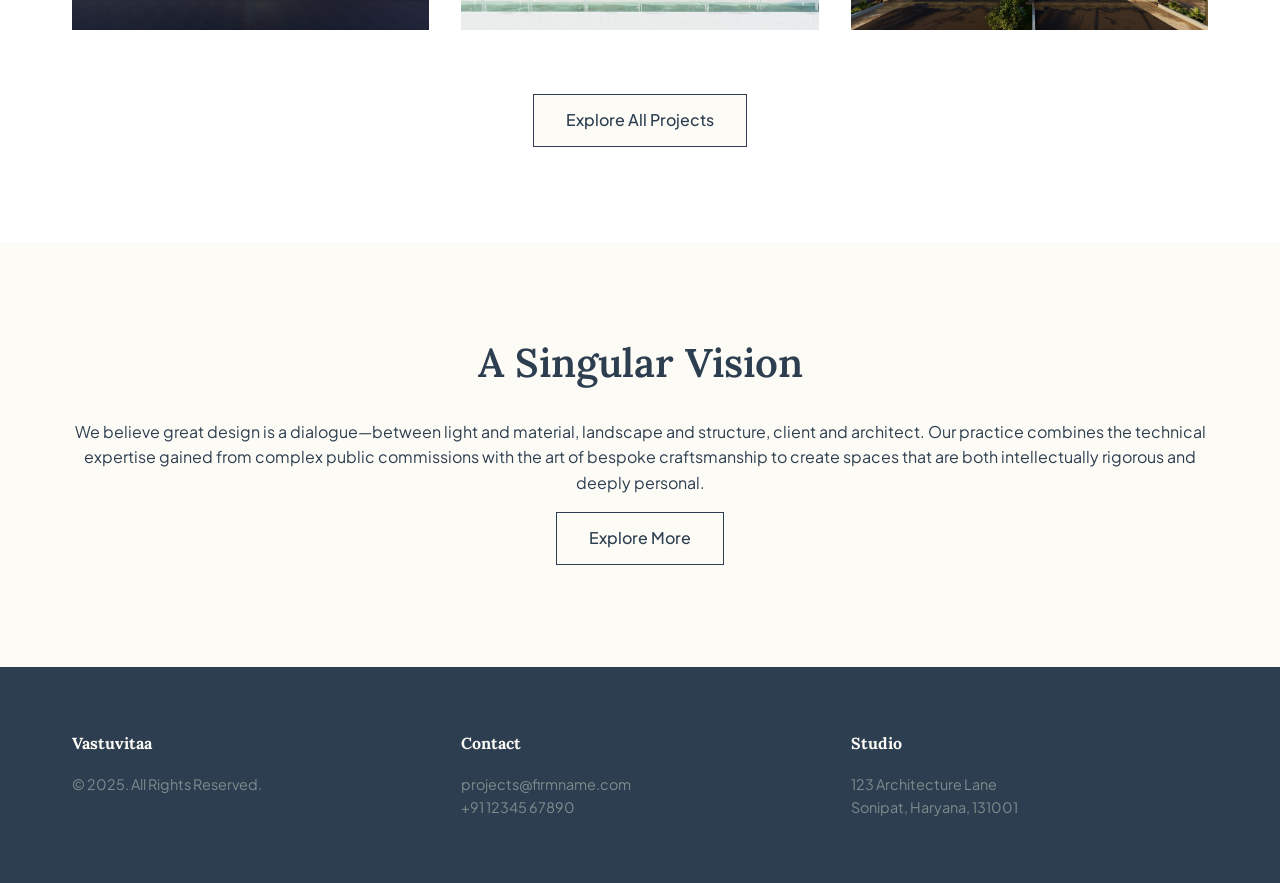
==== commit 4069a484: "Update headers for consistency and other recent changes" ====
--- a/index.html
+++ b/index.html
@@ -15,14 +15,15 @@
     <header class="main-header">
     <div class="logo">
     <a href="#" class="logo-link">
-        <span>Vastuvitaa</span>
+        <span"><b>Vastuvitaa</b></span>
     </a>
 </div>
     <nav class="main-nav">
         <ul>
-            <li><a href="works.html">Works</a></li>
-            <li><a href="studio.html">About us</a></li>
-            <li><a href="contact.html">Contact</a></li>
+            <li><a href="#"><b>Home</b></a></li>
+            <li><a href="works.html"><b>Works</b></a></li>
+            <li><a href="studio.html"><b>About us</b></a></li>
+            <li><a href="contact.html"><b>Contact</b></a></li>
         </ul>
     </nav>
     <button class="menu-toggle" id="menu-toggle">Menu</button>
@@ -99,13 +100,29 @@
 
 <section class="content-section testimonial-section reveal">
     <div class="container text-center reveal">
-        <div class="testimonial-block">
-            <p class="testimonial-quote">“VastuVita didn't just design a house; they crafted a home that feels like a sanctuary. Their attention to detail is unparalleled.”</p>
-            <p class="testimonial-author">- R. Sharma, The Sanctuary Villa</p>
+        
+        <div id="testimonial-slider">
+            <div class="testimonial-track">
+
+                <div class="testimonial-slide">
+                    <p class="testimonial-quote">“We've seen VastuVitaa's work on everything from private homes to complex projects like hospitals and schools. Their ability to adapt their design excellence to any scale is remarkable. We trust them with our most important projects.”</p>
+                    <p class="testimonial-author">- The Management Committee, Panipat School Project</p>
+                </div>
+
+                <div class="testimonial-slide">
+                    <p class="testimonial-quote">“VastuVitaa doesn't just design buildings; they create purpose-built environments. Whether it's crafting a home that feels like a sanctuary or a hospital that promotes healing, their design philosophy is consistently brilliant.”</p>
+                    <p class="testimonial-author">- Director, Karamvir Naina Hospital</p>
+                </div>
+
+                <div class="testimonial-slide">
+                    <p class="testimonial-quote">“The team at VastuVitaa are true professionals. Their process is thorough, their designs are exceptional, and their execution is flawless. They delivered our vision with unparalleled attention to detail.”</p>
+                    <p class="testimonial-author">- Jagmohan Mittal, Private Residence</p>
+                </div>
+
+            </div>
         </div>
     </div>
 </section>
-
 
 <section class="content-section cta-section bg-light">
     <div class="container text-center reveal">
@@ -142,7 +159,7 @@
                     </div>
                 </div>
                 <div style="display: flex; justify-content: center; margin-top: 2rem;">
-                    <a href="#" class="btn">Explore All Projects</a>
+                    <a href="works.html" class="btn">Explore All Projects</a>
                 </div>
             </div>
         </section>
@@ -153,7 +170,7 @@
                 <p class="philosophy-text">
                     We believe great design is a dialogue—between light and material, landscape and structure, client and architect. Our practice combines the technical expertise gained from complex public commissions with the art of bespoke craftsmanship to create spaces that are both intellectually rigorous and deeply personal.
                 </p>
-                <a href="#" class="btn">Discover Our Studio</a>
+                <a href="#" class="btn">Explore More</a>
             </div>
         </section>
 
--- a/styles.css
+++ b/styles.css
@@ -55,7 +55,8 @@
     display: flex;
     justify-content: space-between;
     align-items: center;
-    padding: 1.5rem 2rem; /* Using the smaller padding */
+    padding: 0.7rem 1rem; 
+    /* Using the smaller padding */
     position: sticky;
     top: 0;
     width: 100%;
@@ -68,7 +69,9 @@
     -webkit-backdrop-filter: blur(10px);
     box-shadow: 0 2px 10px rgba(0, 0, 0, 0.1);
 }
-
+.logo-link{
+    font-size: 1.7rem;
+}
 .logo a,
 .main-nav ul li a {
     /* Text color is now dark by default to be visible */
@@ -437,7 +440,79 @@
 /* --- NEW CONTENT BLOCK STYLES --- */
 /* Services Grid */
 /* In style.css */
-
+/* --- Testimonial Slider (Integrated with VastuVitaa Styles) --- */
+
+/*
+* This container holds the testimonials. The min-height prevents the
+* page from "jumping" as the testimonials change.
+*/
+/* --- Testimonial Slider (Sliding Version) --- */
+
+/* The "viewport" for the slider. It's set to a specific height
+   and hides anything that slides outside of its boundaries. */
+#testimonial-slider {
+    position: relative;
+    height: 300px; /* Adjust height as needed */
+    overflow: hidden; /* This is crucial for the sliding effect! */
+}
+
+/* The "track" that holds all slides in a long horizontal row.
+   The 'transform' property will be changed by JavaScript to create the slide. */
+.testimonial-track {
+    display: flex; /* Aligns slides side-by-side */
+    height: 100%;
+    transition: transform 0.6s cubic-bezier(0.65, 0, 0.35, 1); /* The slide animation */
+    transition: transform 0.5s ease-in-out; 
+}
+
+/* Each individual slide. They take up the full width of the viewport
+   and are prevented from shrinking. */
+.testimonial-slide {
+    width: 100%;
+    flex-shrink: 0;
+    display: flex;
+    flex-direction: column;
+    justify-content: center;
+    align-items: center;
+    padding: 0 2rem; /* Adds some side padding for text */
+}
+
+/*
+* This is a single testimonial slide. They are stacked on top of each other
+* and hidden by default with opacity: 0. The transition creates the fade effect.
+*/
+.testimonial-block {
+    position: absolute;
+    top: 0;
+    left: 0;
+    right: 0;
+    bottom: 0;
+    opacity: 0;
+    transition: opacity 0.7s ease-in-out;
+    display: flex;
+    flex-direction: column;
+    justify-content: center;
+    align-items: center;
+    padding: 0 1rem; /* Adds some padding on smaller screens */
+}
+
+/* The .active class is added by JavaScript to show the current slide */
+.testimonial-block.active {
+    opacity: 1;
+}
+
+/*
+* These styles for the quote and author are now inherited from your
+* existing .testimonial-quote and .testimonial-section rules.
+* We only need to adjust the author color to ensure it's visible on your
+* parallax background, as you've already defined.
+*/
+.testimonial-author {
+    font-family: var(--font-sans); /* Using your brand's sans-serif font */
+    font-weight: 600;
+    /* This color is taken from your existing parallax style for perfect consistency */
+    color: rgba(255, 255, 255, 0.8);
+}
 /* Services Grid */
 .services-grid {
     display: grid;
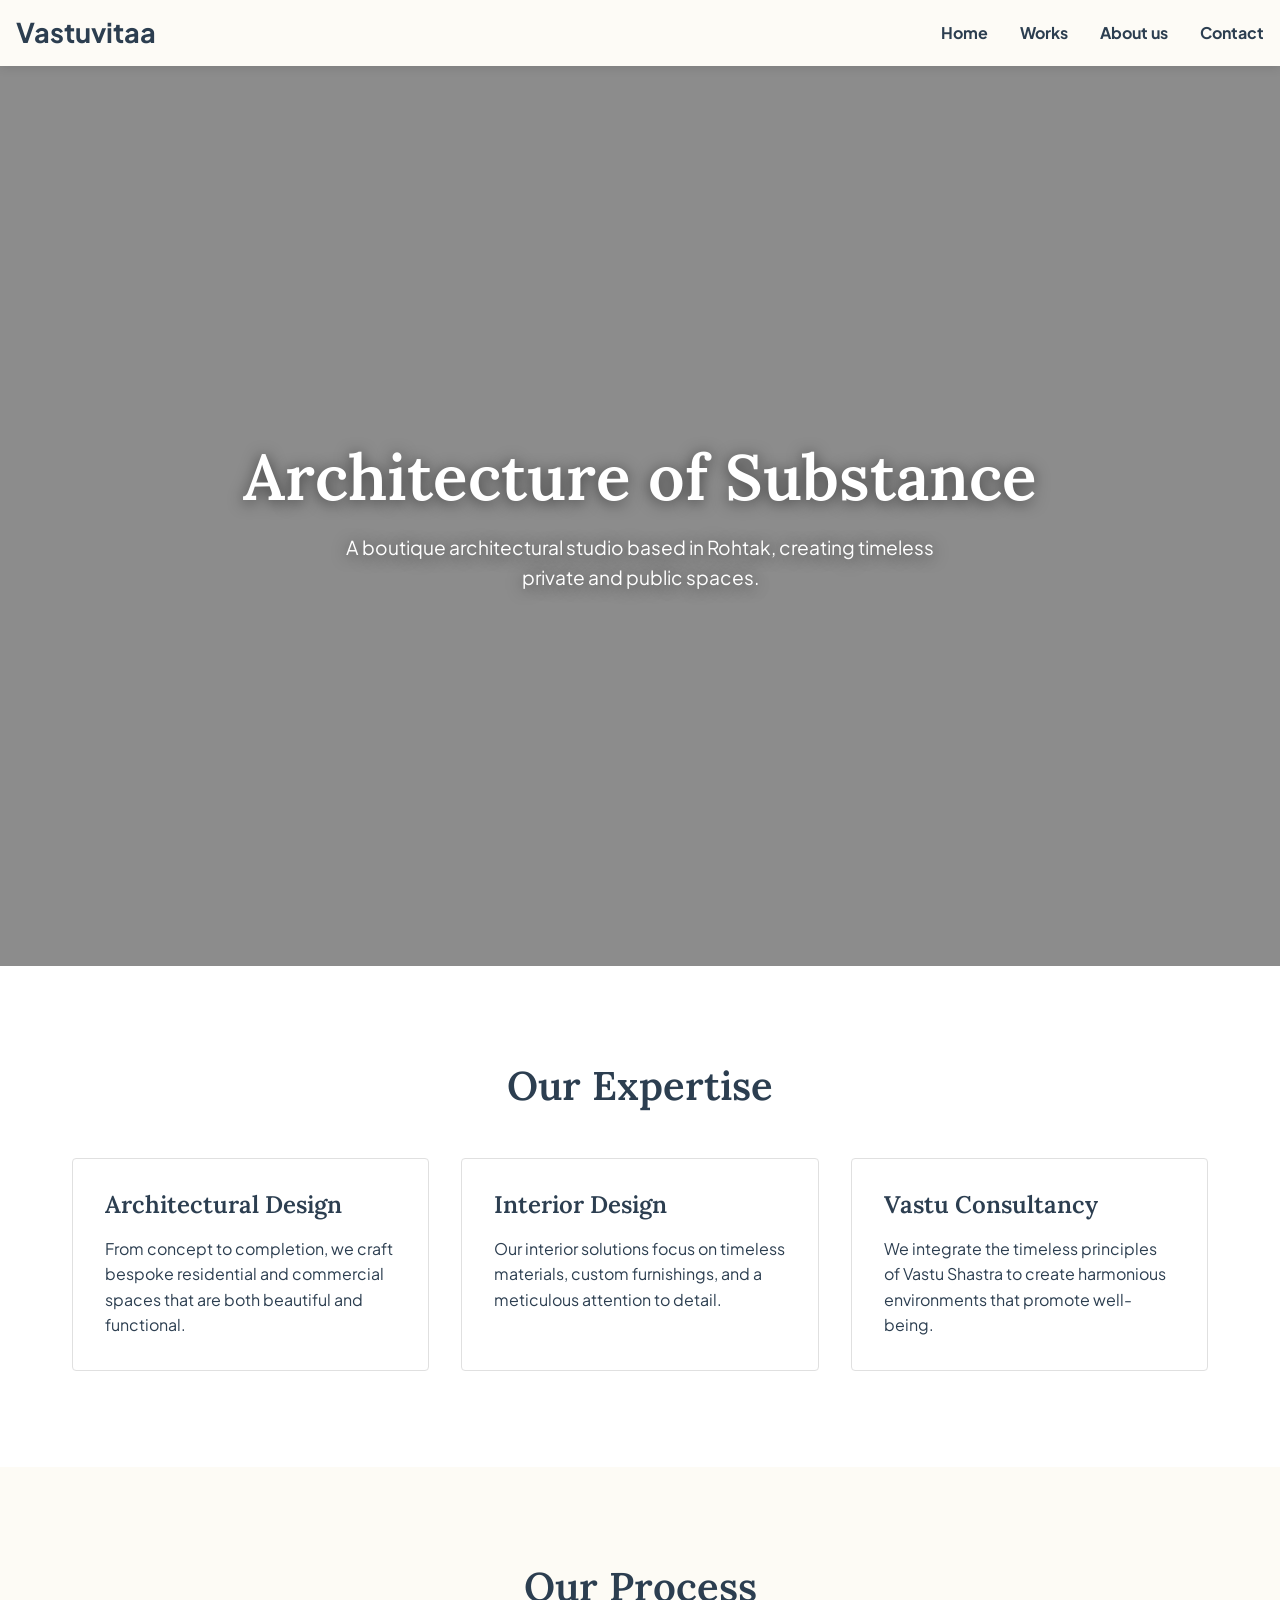
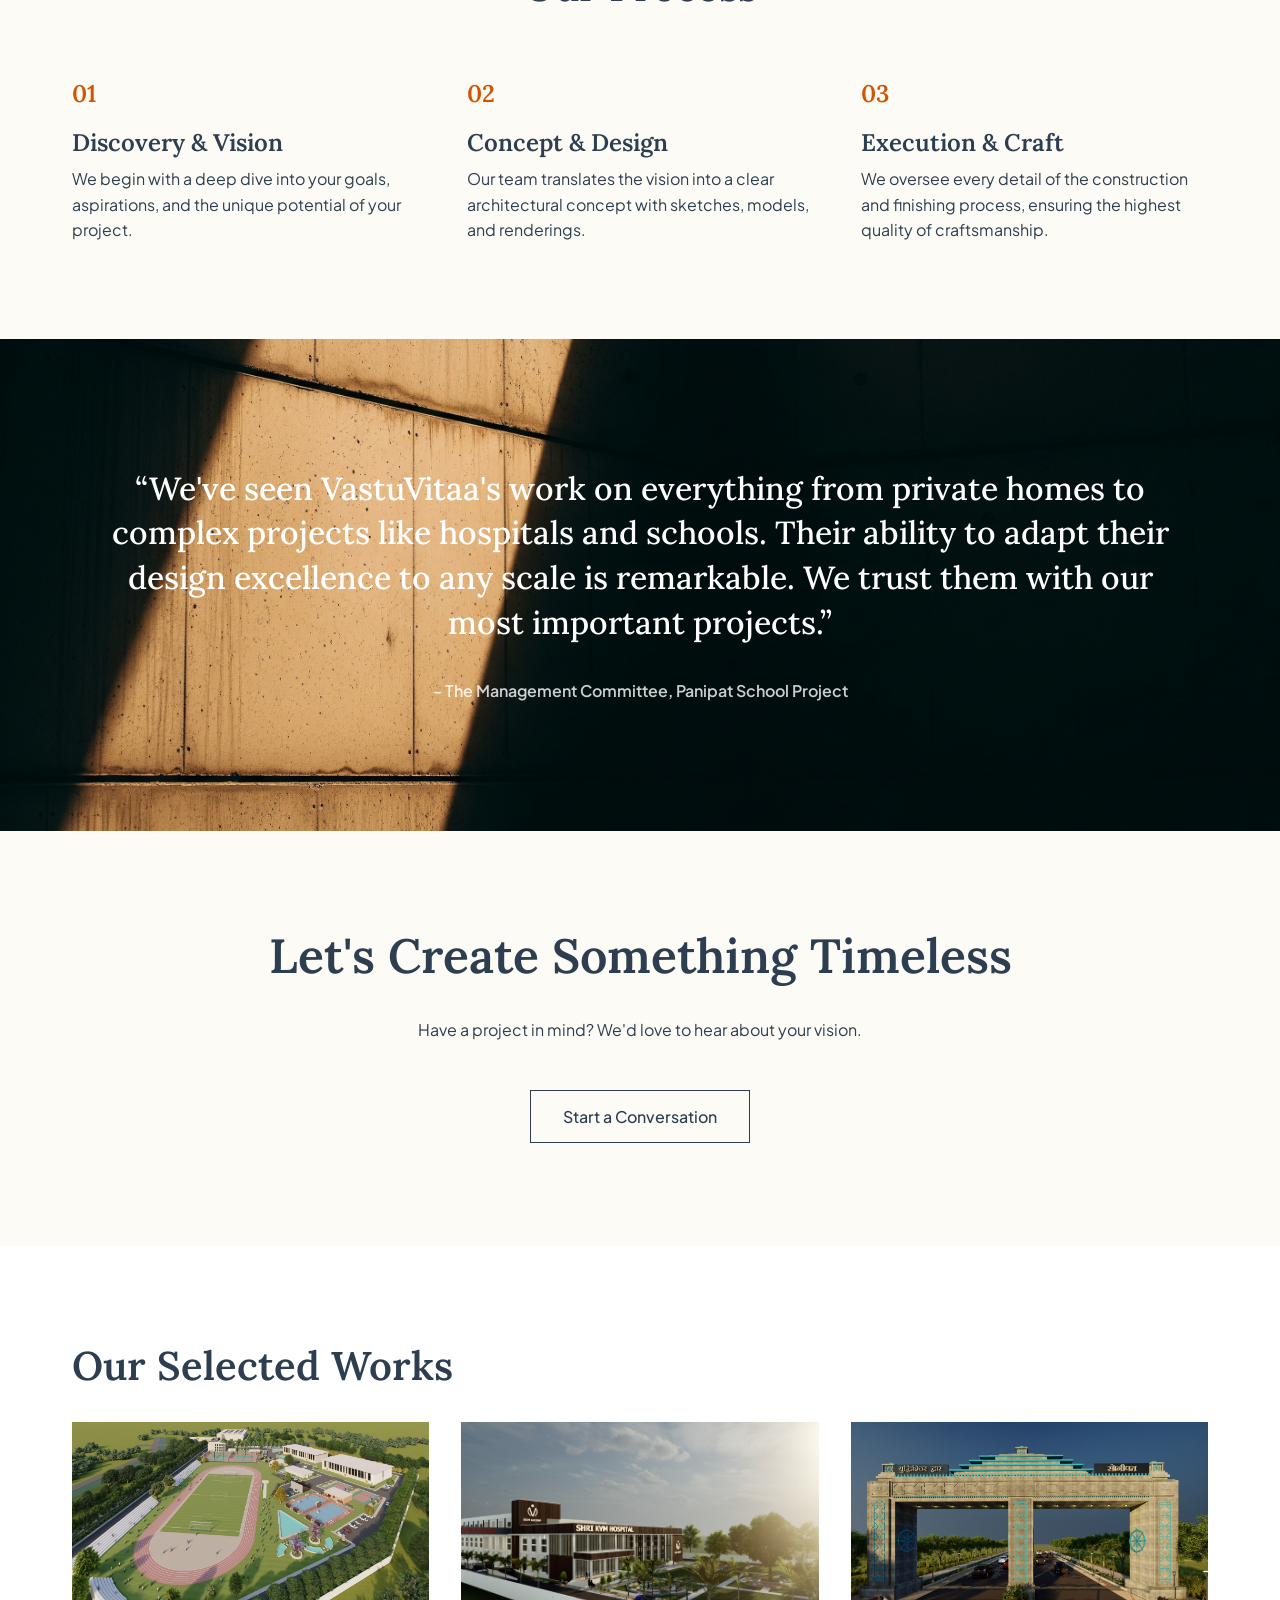
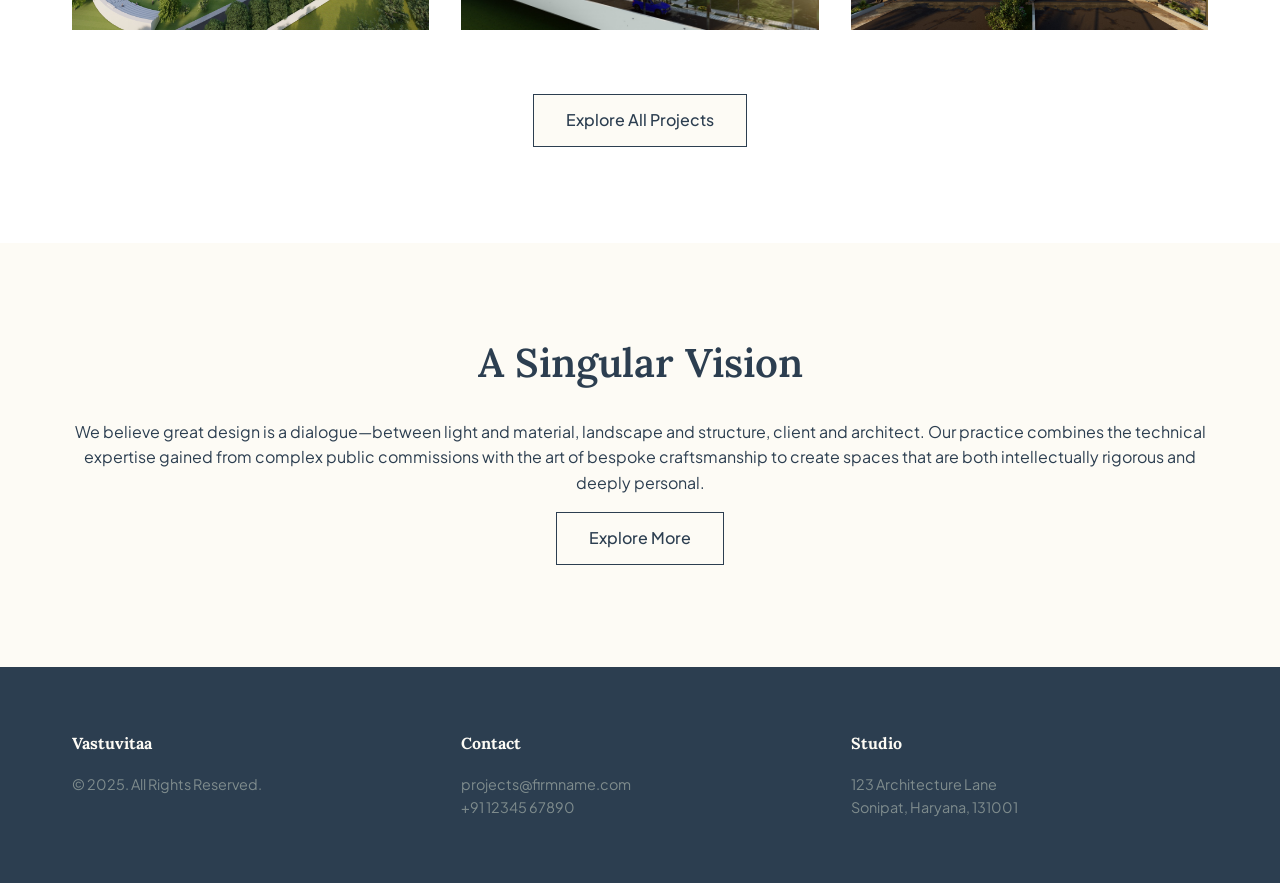
==== commit be963bf9: "Update index.html and add new work photos" ====
--- a/index.html
+++ b/index.html
@@ -137,17 +137,16 @@
                 <h2>Our Selected Works</h2>
                 <div class="project-grid">
                     <div class="project-card">
-                        <img src="./assets/Work Photos/IMG-20250924-WA0038.jpg" alt="Placeholder image for The Sanctuary Villa">
+                        <img src="./assets/Work Photos/Stadium.jpg" alt="Placeholder image for The Sanctuary Villa">
                         <div class="project-info">
-                            <h3>The Sanctuary Villa</h3>
-                            <p>Goa, India | Private Residence</p>
+                            <h3>The Mini Stadium</h3>
+                            
                         </div>
                     </div>
                     <div class="project-card">
-                        <img src=".\assets\Work Photos\WhatsApp Image 2025-09-24 at 11.22.25_1fb839ab.jpg" alt="Placeholder image for The Glass House">
+                        <img src=".\assets\Work Photos/Hospital.jpg" alt="Placeholder image for The Glass House">
                         <div class="project-info">
-                            <h3>I love Sonepat</h3>
-                            <p>Sonepat, India</p>
+                            <h3>Shri KVM Hospital</h3>
                         </div>
                     </div>
                     <div class="project-card">
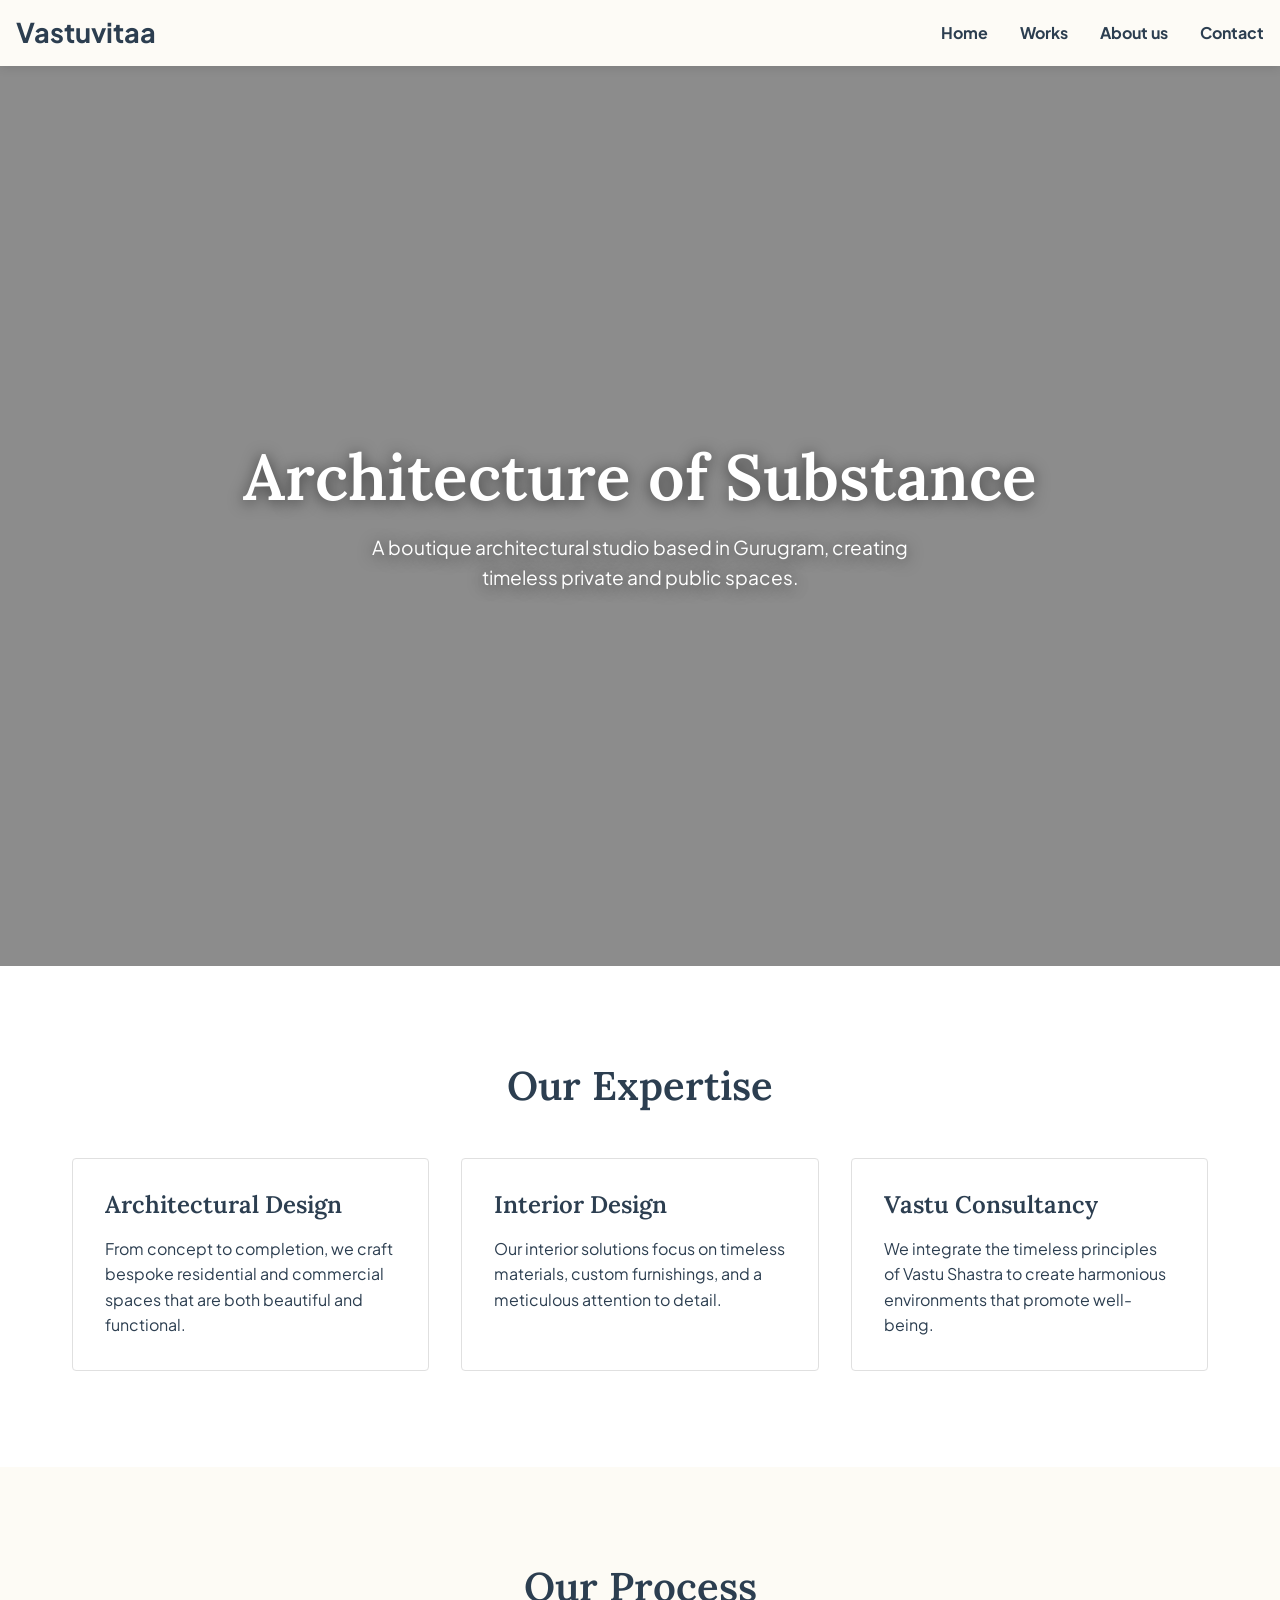
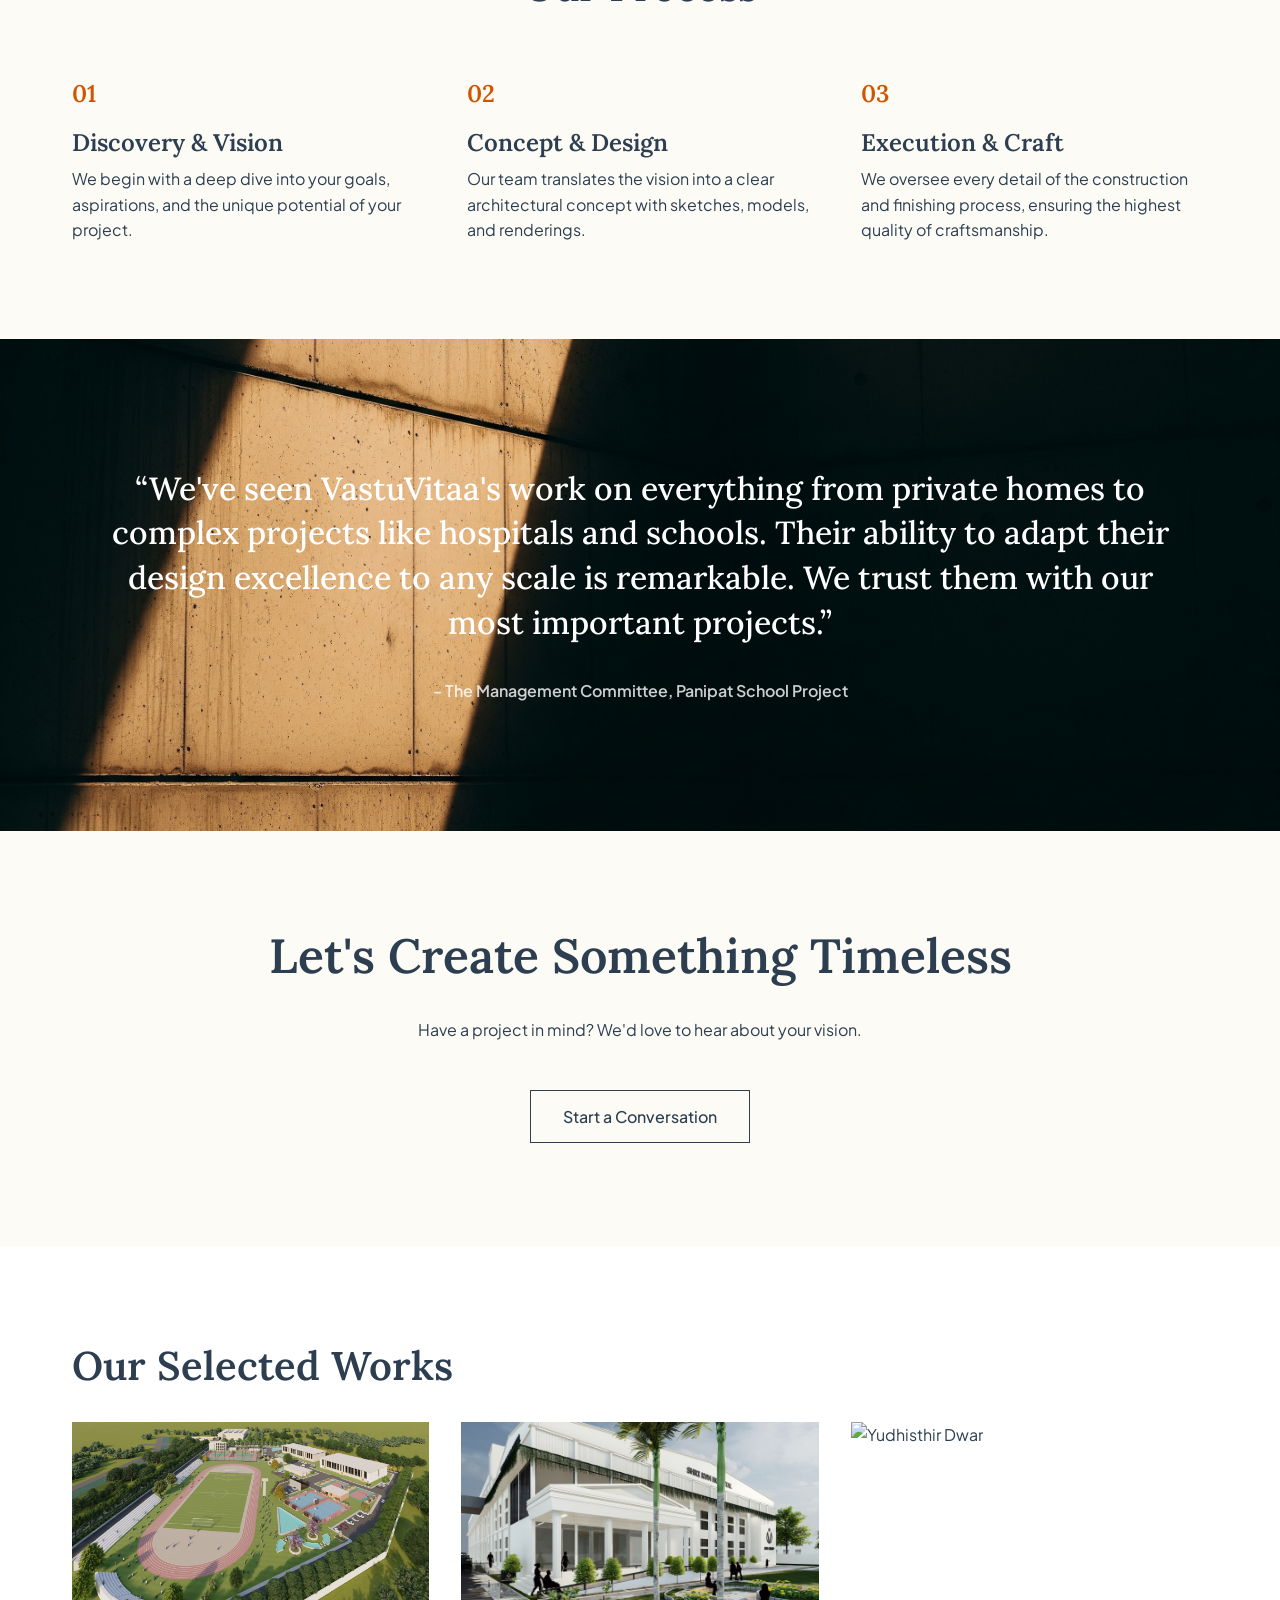
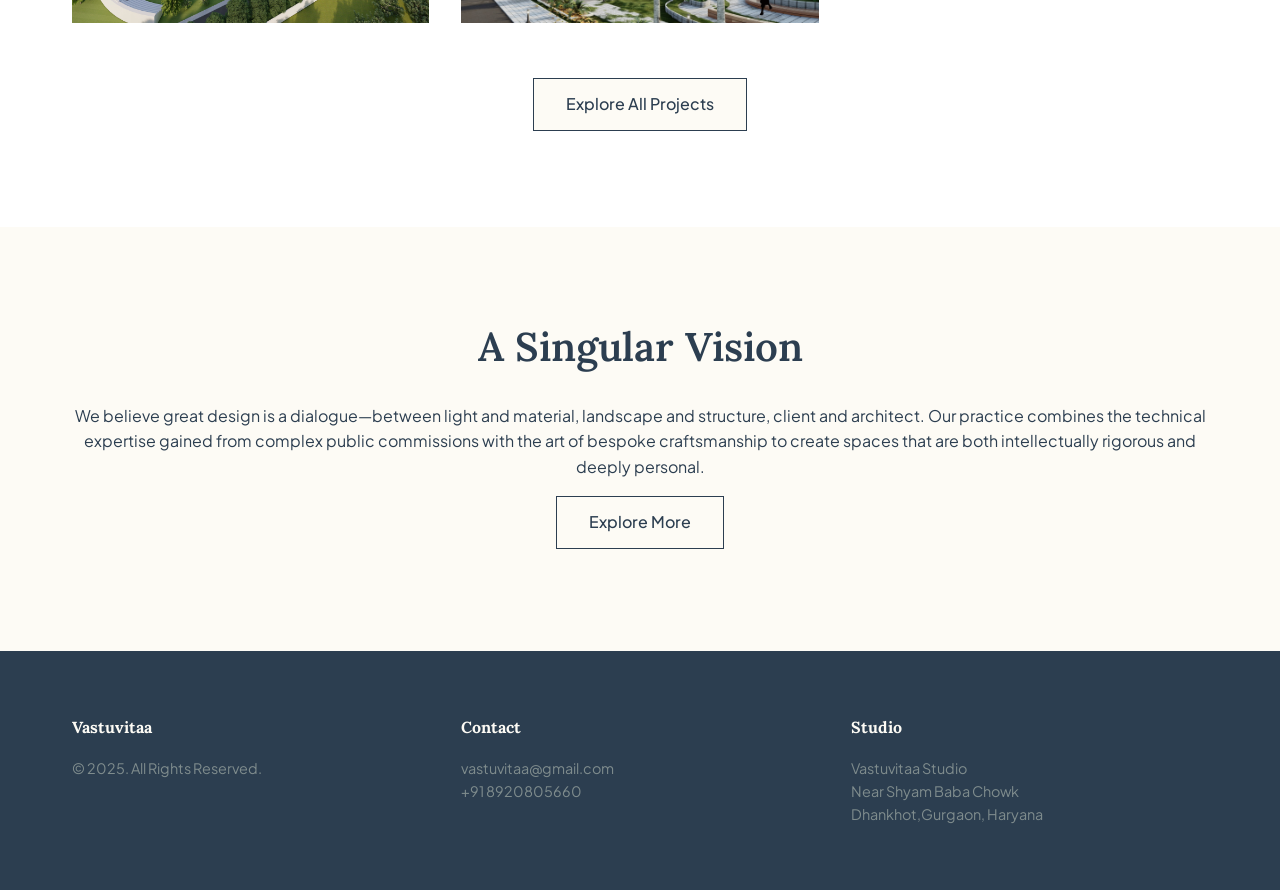
==== commit ab10c18d: "Update contact section with social links, update works, and other changes" ====
--- a/index.html
+++ b/index.html
@@ -22,7 +22,7 @@
         <ul>
             <li><a href="#"><b>Home</b></a></li>
             <li><a href="works.html"><b>Works</b></a></li>
-            <li><a href="studio.html"><b>About us</b></a></li>
+            <li><a href="about.html"><b>About us</b></a></li>
             <li><a href="contact.html"><b>Contact</b></a></li>
         </ul>
     </nav>
@@ -32,7 +32,7 @@
     <nav>
         <ul>
             <li><a href="works.html">Works</a></li>
-            <li><a href="studio.html">The Studio</a></li>
+            <li><a href="about.html">About us</a></li>
             <li><a href="contact.html">Contact</a></li>
         </ul>
     </nav>
@@ -49,7 +49,7 @@
 
     <div class="hero-content">
         <h1>Architecture of Substance</h1>
-        <p>A boutique architectural studio based in Rohtak, creating timeless private and public spaces.</p>
+        <p>A boutique architectural studio based in Gurugram, creating timeless private and public spaces.</p>
     </div>
 
 </section>
@@ -137,20 +137,21 @@
                 <h2>Our Selected Works</h2>
                 <div class="project-grid">
                     <div class="project-card">
-                        <img src="./assets/Work Photos/Stadium.jpg" alt="Placeholder image for The Sanctuary Villa">
+                        <img src="./assets/Work Photos/Mini Stadium.jpg" alt="Mini Stadium Project">
                         <div class="project-info">
                             <h3>The Mini Stadium</h3>
-                            
+                            <p></p>
                         </div>
                     </div>
                     <div class="project-card">
-                        <img src=".\assets\Work Photos/Hospital.jpg" alt="Placeholder image for The Glass House">
+                        <img src=".\assets\Work Photos/Shri KVM Hospital.jpg" alt="Shri KVM Hospital">
                         <div class="project-info">
                             <h3>Shri KVM Hospital</h3>
+                            <p></p>
                         </div>
                     </div>
                     <div class="project-card">
-                        <img src=".\assets\Work Photos\WhatsApp Image 2025-09-24 at 11.43.38_08a25ed6.jpg" alt="Placeholder image for The CEO's Office">
+                        <img src="./assets/Work Photos/Yudhisthir dwar.jpg" alt="Yudhisthir Dwar">
                         <div class="project-info">
                             <h3>The Yudhistir Dwar</h3>
                             <p>Sonepat, India</p>
@@ -169,7 +170,7 @@
                 <p class="philosophy-text">
                     We believe great design is a dialogue—between light and material, landscape and structure, client and architect. Our practice combines the technical expertise gained from complex public commissions with the art of bespoke craftsmanship to create spaces that are both intellectually rigorous and deeply personal.
                 </p>
-                <a href="#" class="btn">Explore More</a>
+                <a href="works.html" class="btn">Explore More</a>
             </div>
         </section>
 
@@ -183,12 +184,12 @@
             </div>
             <div class="footer-col">
                 <h4>Contact</h4>
-                <p>projects@firmname.com</p>
-                <p>+91 12345 67890</p>
+                <p>vastuvitaa@gmail.com</p>
+                <p>+91 8920805660</p>
             </div>
             <div class="footer-col">
                 <h4>Studio</h4>
-                <p>123 Architecture Lane<br>Sonipat, Haryana, 131001</p>
+                <p>Vastuvitaa Studio<br>Near Shyam Baba Chowk<br>Dhankhot,Gurgaon, Haryana</p>
             </div>
         </div>
     </footer>
--- a/styles.css
+++ b/styles.css
@@ -164,25 +164,67 @@
     max-width: 600px;
     margin: 1rem auto 0;
 }
-
+/* --- FILTER CONTROLS --- */
+.filter-controls {
+    text-align: center;
+    margin-bottom: 4rem;
+}
+
+.filter-btn {
+    background: none;
+    border: 1px solid #e0e0e0;
+    color: var(--color-gray);
+    padding: 0.6rem 1.5rem;
+    margin: 0 0.5rem;
+    cursor: pointer;
+    border-radius: 20px;
+    font-family: var(--font-sans);
+    font-weight: 500;
+    font-size: 0.9rem;
+    transition: all 0.3s ease;
+}
+
+.filter-btn:hover {
+    background-color: var(--color-light);
+    border-color: var(--color-dark);
+    color: var(--color-dark);
+}
+
+.filter-btn.active {
+    background-color: var(--color-dark);
+    border-color: var(--color-dark);
+    color: #fff;
+}
 /* --- PROJECT GRID & CARDS --- */
+/* --- PROJECT GRID & CARDS (Redefined for Masonry) --- */
 .project-grid {
-    display: grid;
-    grid-template-columns: repeat(3, 1fr);
-    gap: 2rem;
-    margin-bottom: 3rem;
+    /* Replaced grid with columns for a simple masonry effect */
+    column-count: 3;
+    column-gap: 2rem;
 }
 
 .project-card {
-    display: block; /* Make the whole card a link */
+    display: block; /* The anchor tag needs to be a block */
     position: relative;
     overflow: hidden;
-}
-
+    margin-bottom: 2rem; /* Vertical spacing between cards */
+    break-inside: avoid; /* Prevents cards from breaking across columns */
+    transition: opacity 0.4s ease-in-out; /* For filtering animation */
+}
+
+/* Hide cards by default when filtering */
+.project-card.hidden {
+    opacity: 0;
+    pointer-events: none; /* Make them unclickable when hidden */
+    height: 0;
+    margin: 0;
+    padding: 0;
+    overflow: hidden;
+}
 
 .project-card img {
     width: 100%;
-    height: 100%;
+    height: auto; /* Allow image to define card height */
     object-fit: cover;
     transition: transform 0.5s ease;
 }
@@ -212,7 +254,7 @@
 .project-info p {
     font-size: 0.9rem;
     color: rgba(255,255,255,0.8);
-}
+} */
 
 /* --- SINGLE PROJECT PAGE --- */
 .project-hero img {
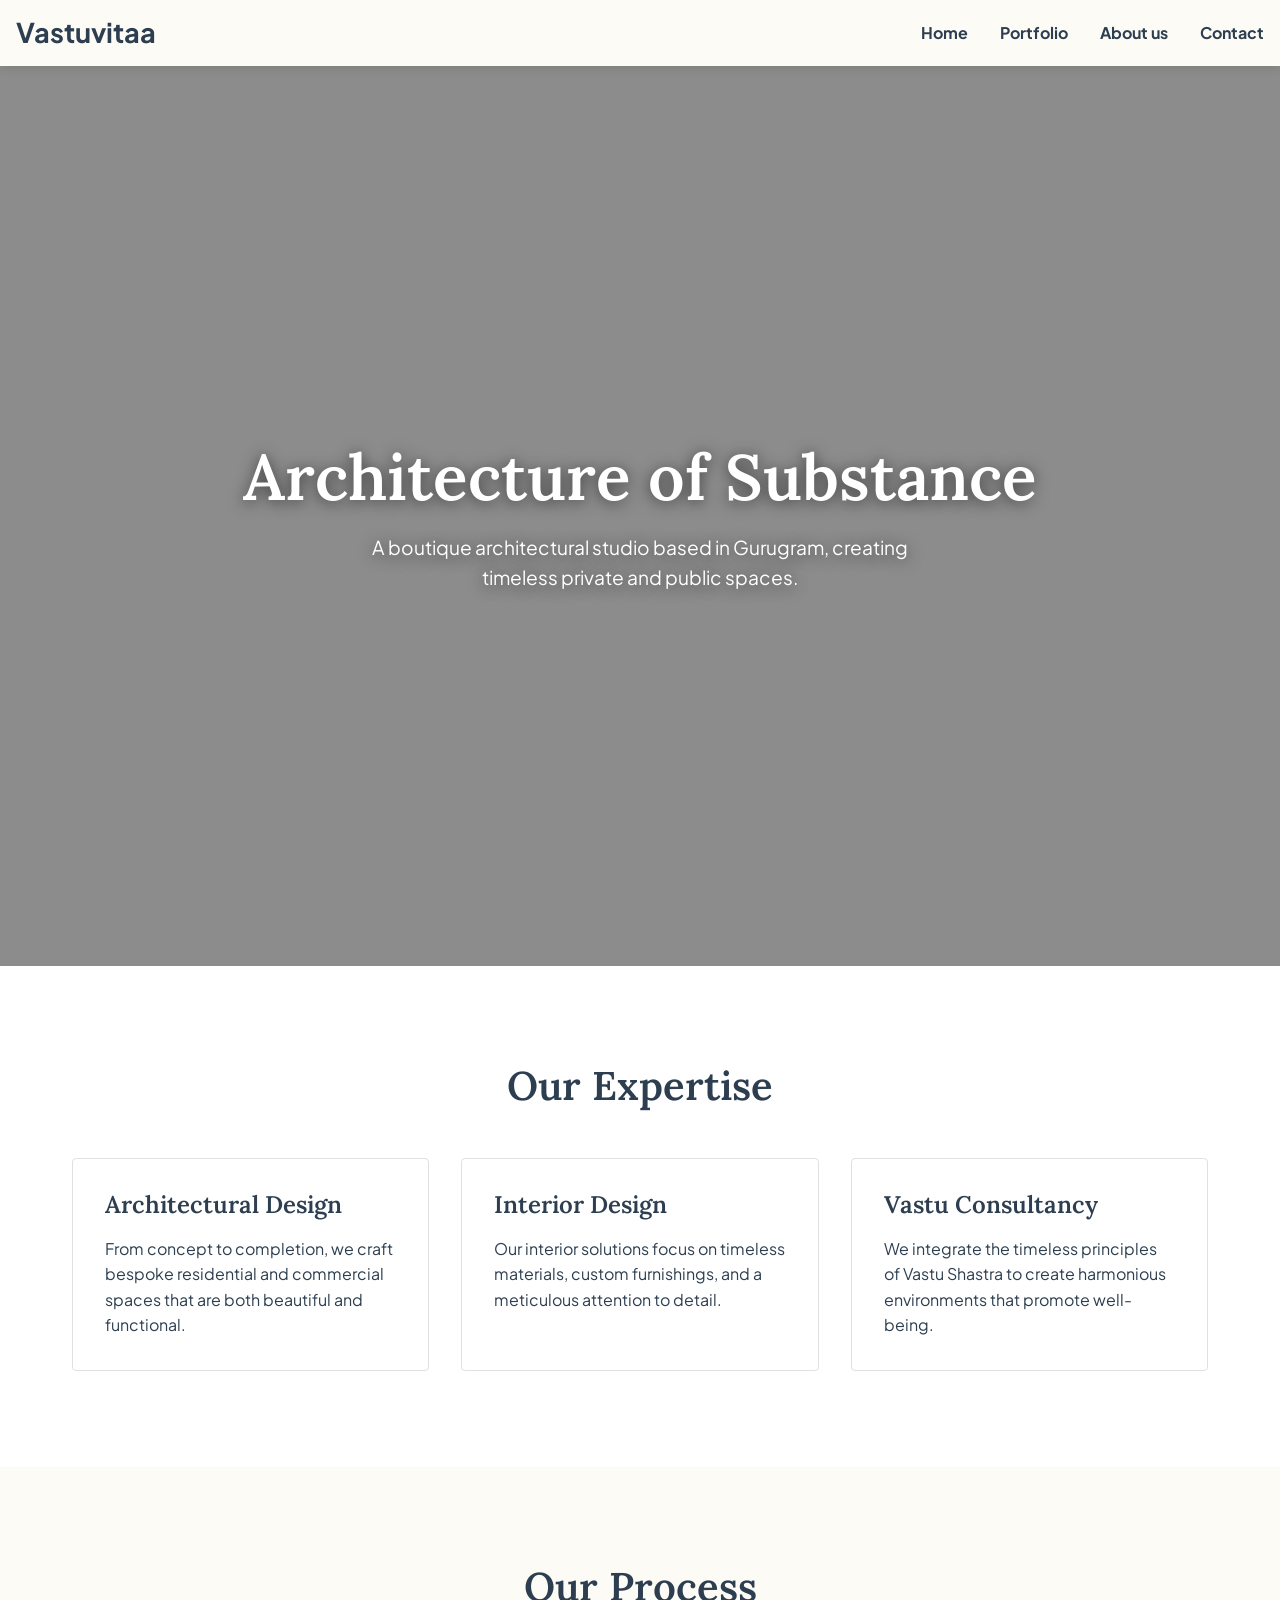
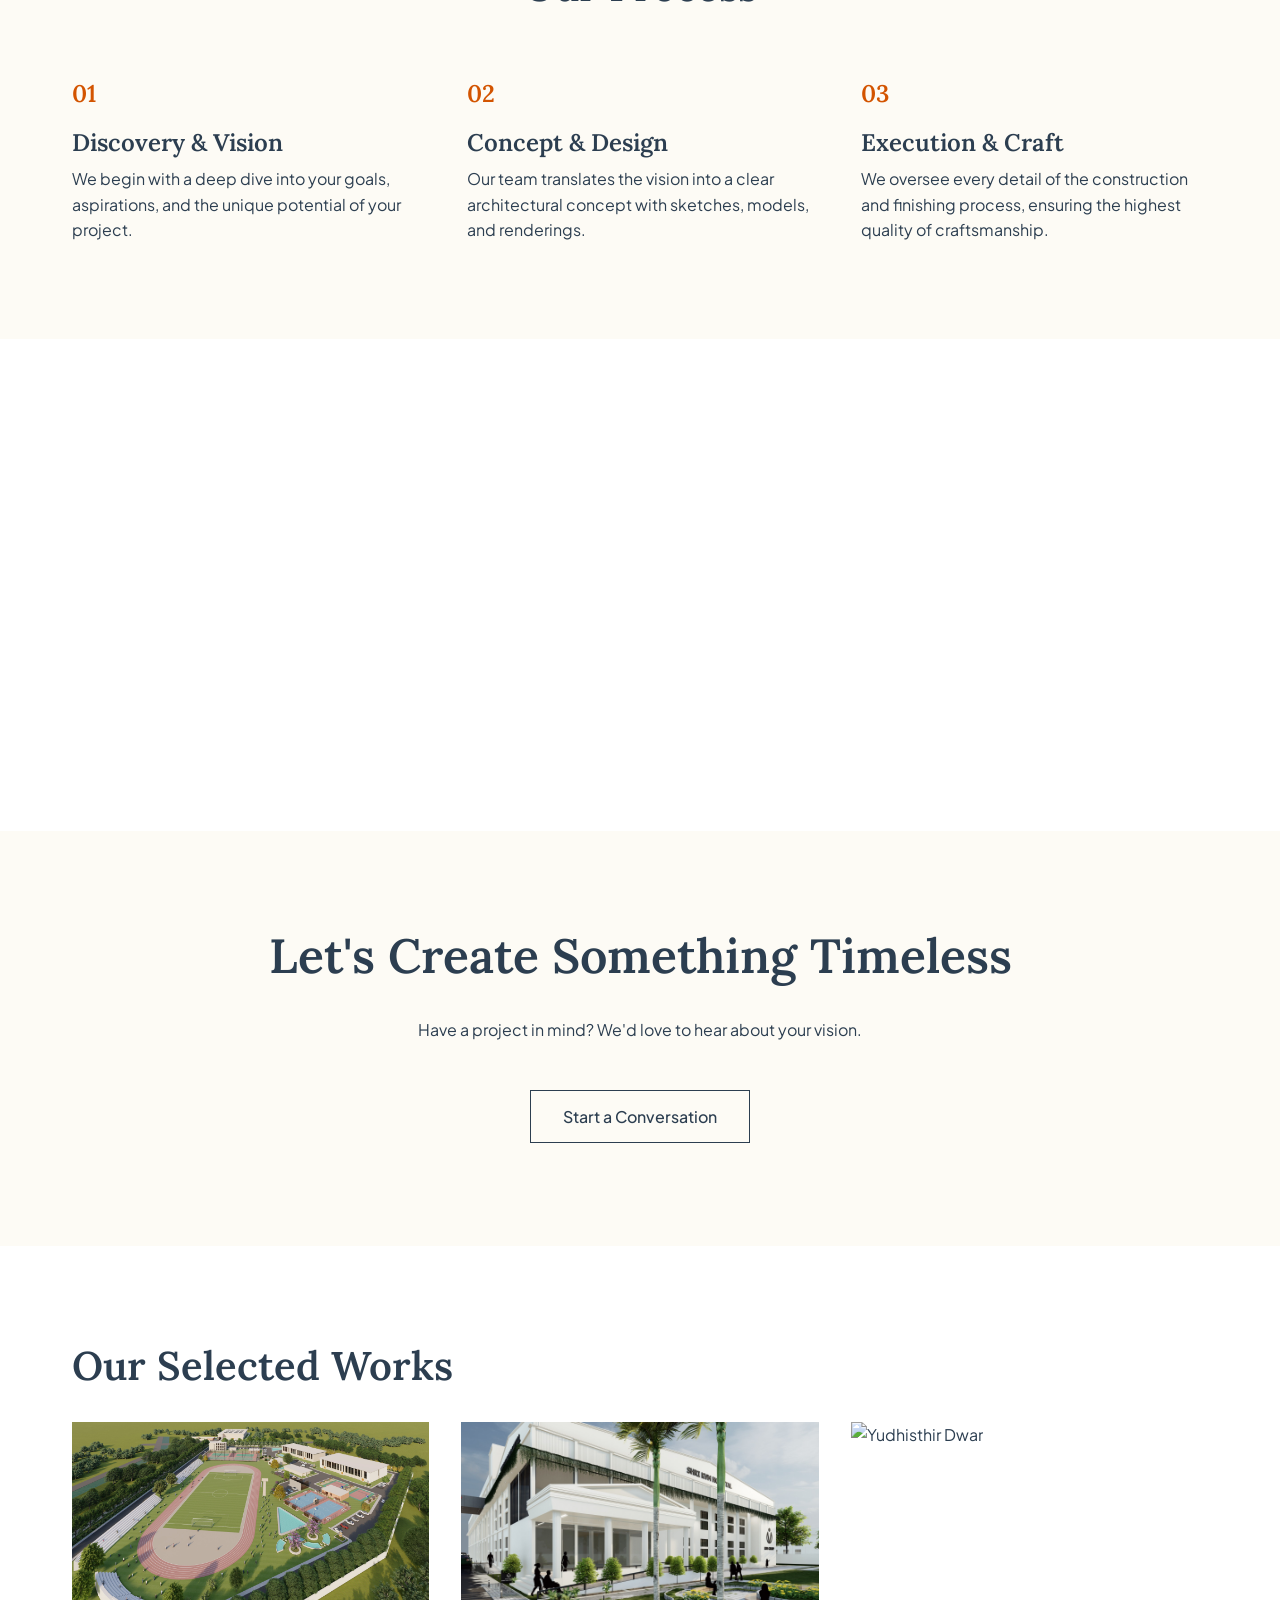
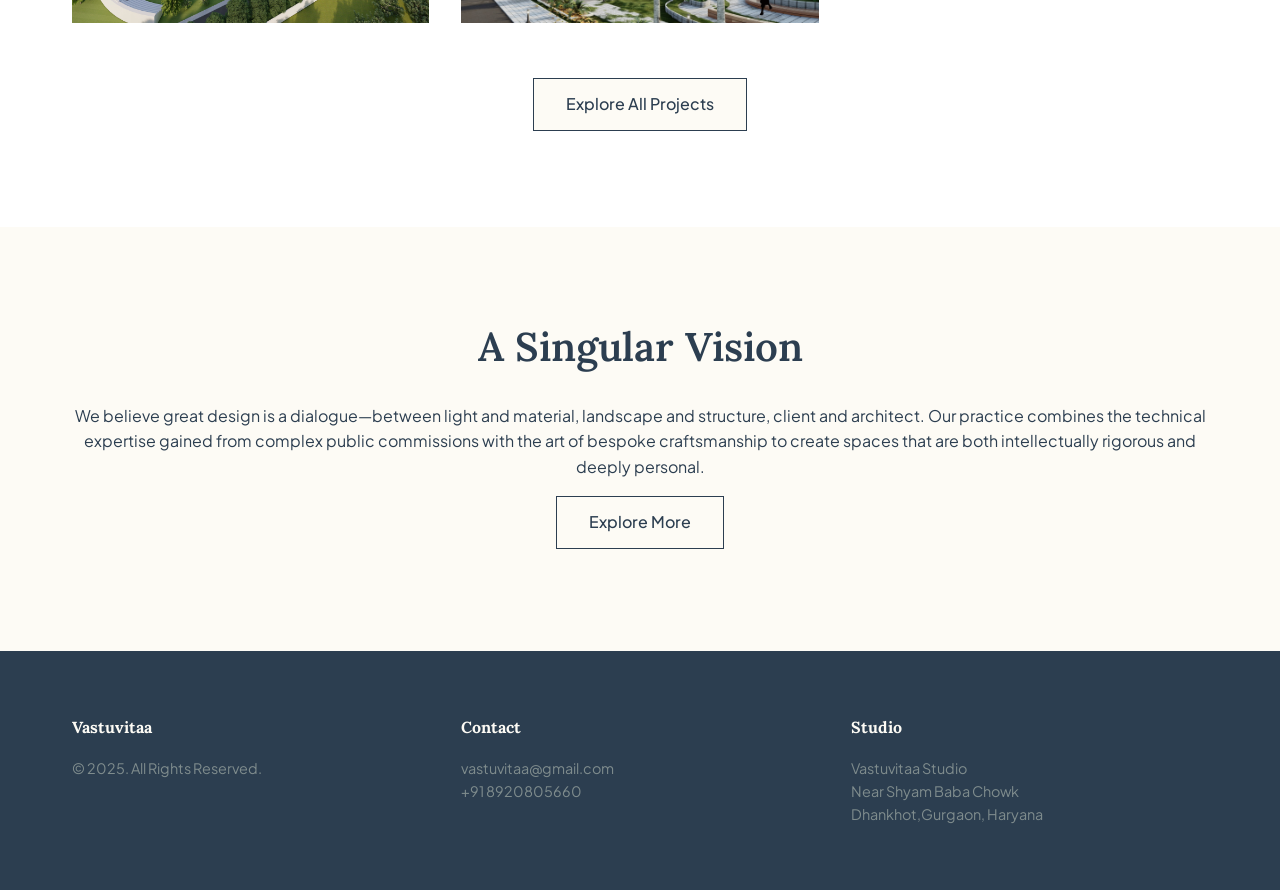
==== commit df2b5bbe: "Final cleanup, restore images, and make contact form functional" ====
--- a/index.html
+++ b/index.html
@@ -21,7 +21,7 @@
     <nav class="main-nav">
         <ul>
             <li><a href="#"><b>Home</b></a></li>
-            <li><a href="works.html"><b>Works</b></a></li>
+            <li><a href="works.html"><b>Portfolio</b></a></li>
             <li><a href="about.html"><b>About us</b></a></li>
             <li><a href="contact.html"><b>Contact</b></a></li>
         </ul>
@@ -31,7 +31,7 @@
     <div class="mobile-nav-overlay">
     <nav>
         <ul>
-            <li><a href="works.html">Works</a></li>
+            <li><a href="works.html">Portfolio</a></li>
             <li><a href="about.html">About us</a></li>
             <li><a href="contact.html">Contact</a></li>
         </ul>
@@ -154,7 +154,6 @@
                         <img src="./assets/Work Photos/Yudhisthir dwar.jpg" alt="Yudhisthir Dwar">
                         <div class="project-info">
                             <h3>The Yudhistir Dwar</h3>
-                            <p>Sonepat, India</p>
                         </div>
                     </div>
                 </div>
--- a/styles.css
+++ b/styles.css
@@ -1,3 +1,13 @@
+/* Make hero images cover the whole hero section, like hero videos */
+.hero-image {
+    position: absolute;
+    top: 0;
+    left: 0;
+    width: 100%;
+    height: 100%;
+    object-fit: cover;
+    z-index: 1;
+}
 /* --- VASTUVITA BRAND IDENTITY & GLOBAL STYLES --- */
 :root {
     --font-serif: 'Lora', serif; /* More elegant and readable */
@@ -830,4 +840,20 @@
     .contact-grid {
     grid-template-columns: 1fr;
 }
+/* Add this inside your @media (max-width: 768px) block */
+
+.project-card .project-info {
+    /* Make the info block appear normally, not as an overlay */
+    position: static; 
+    
+    /* Make it fully visible at all times */
+    opacity: 1; 
+    transform: translateY(0);
+
+    /* Give it a solid background for readability */
+    background: var(--color-dark);
+    
+    /* Adjust padding for the new look */
+    padding: 1rem;
+}
 }
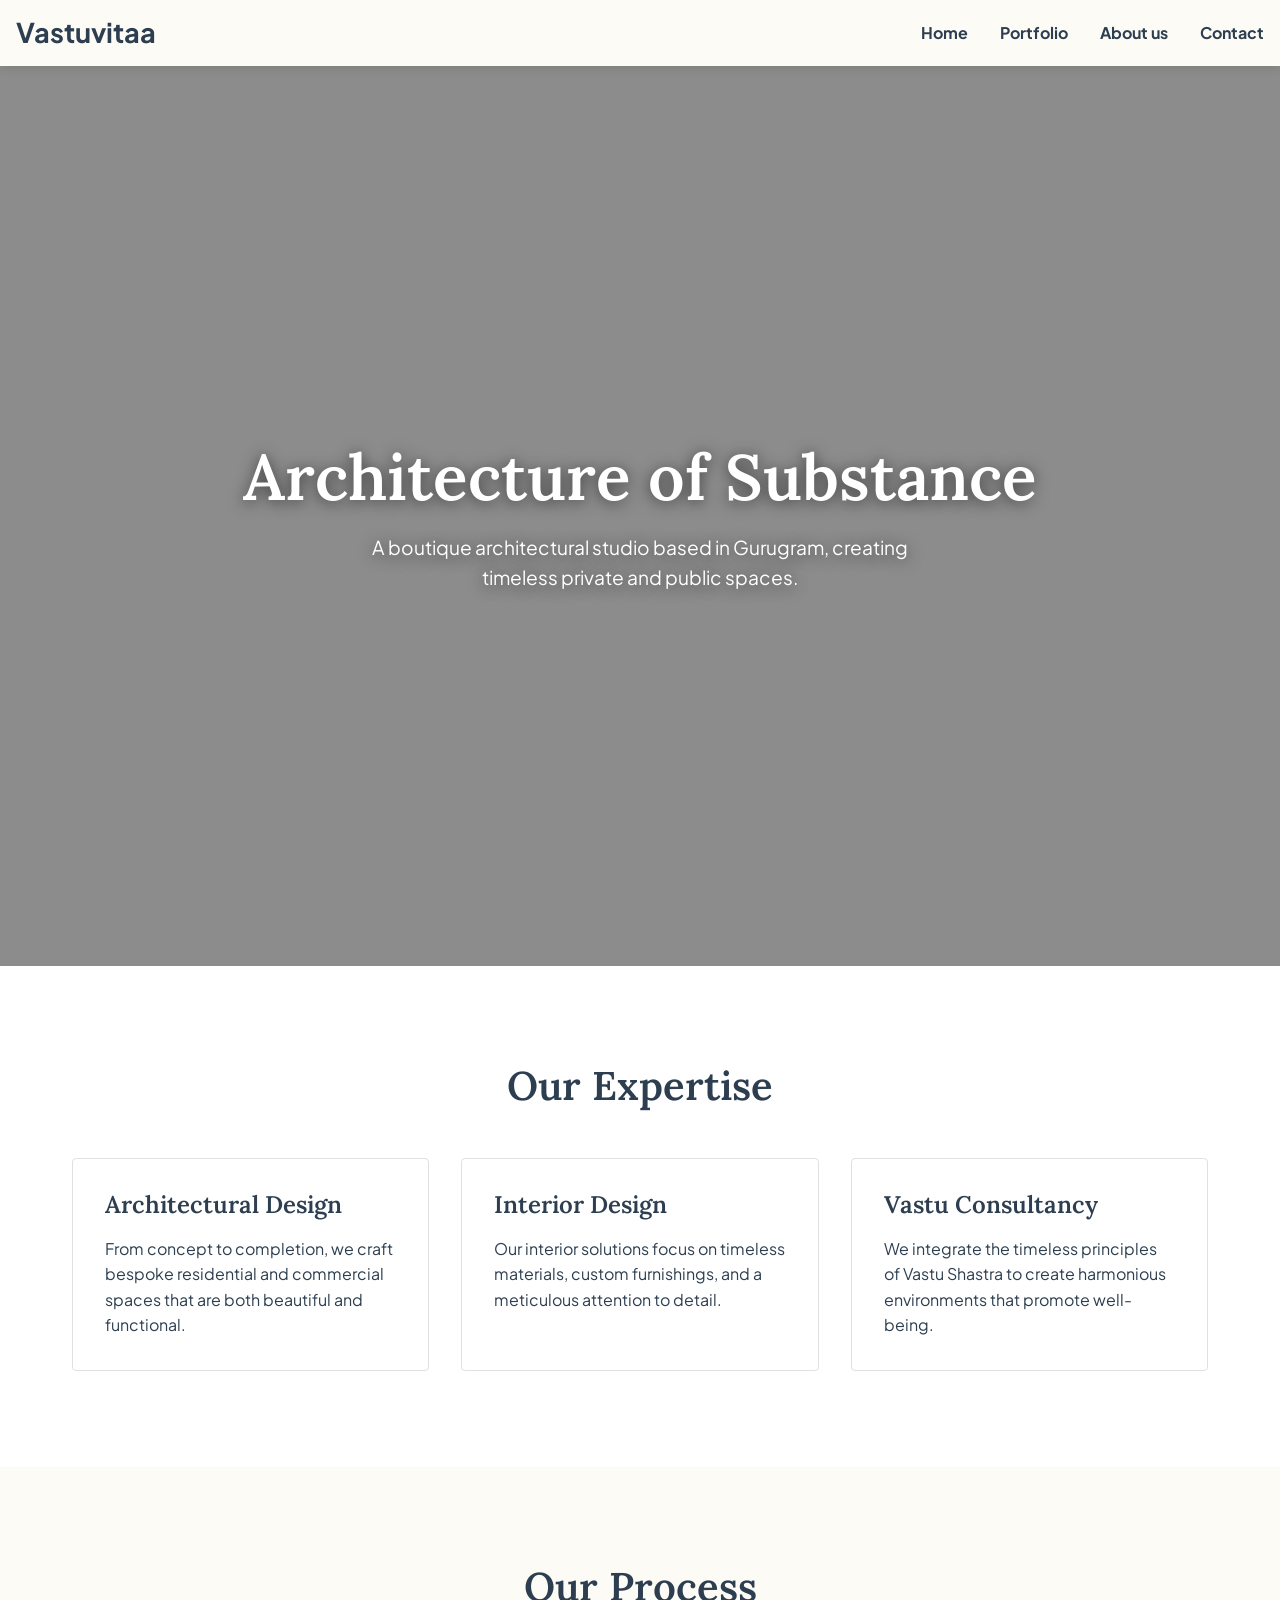
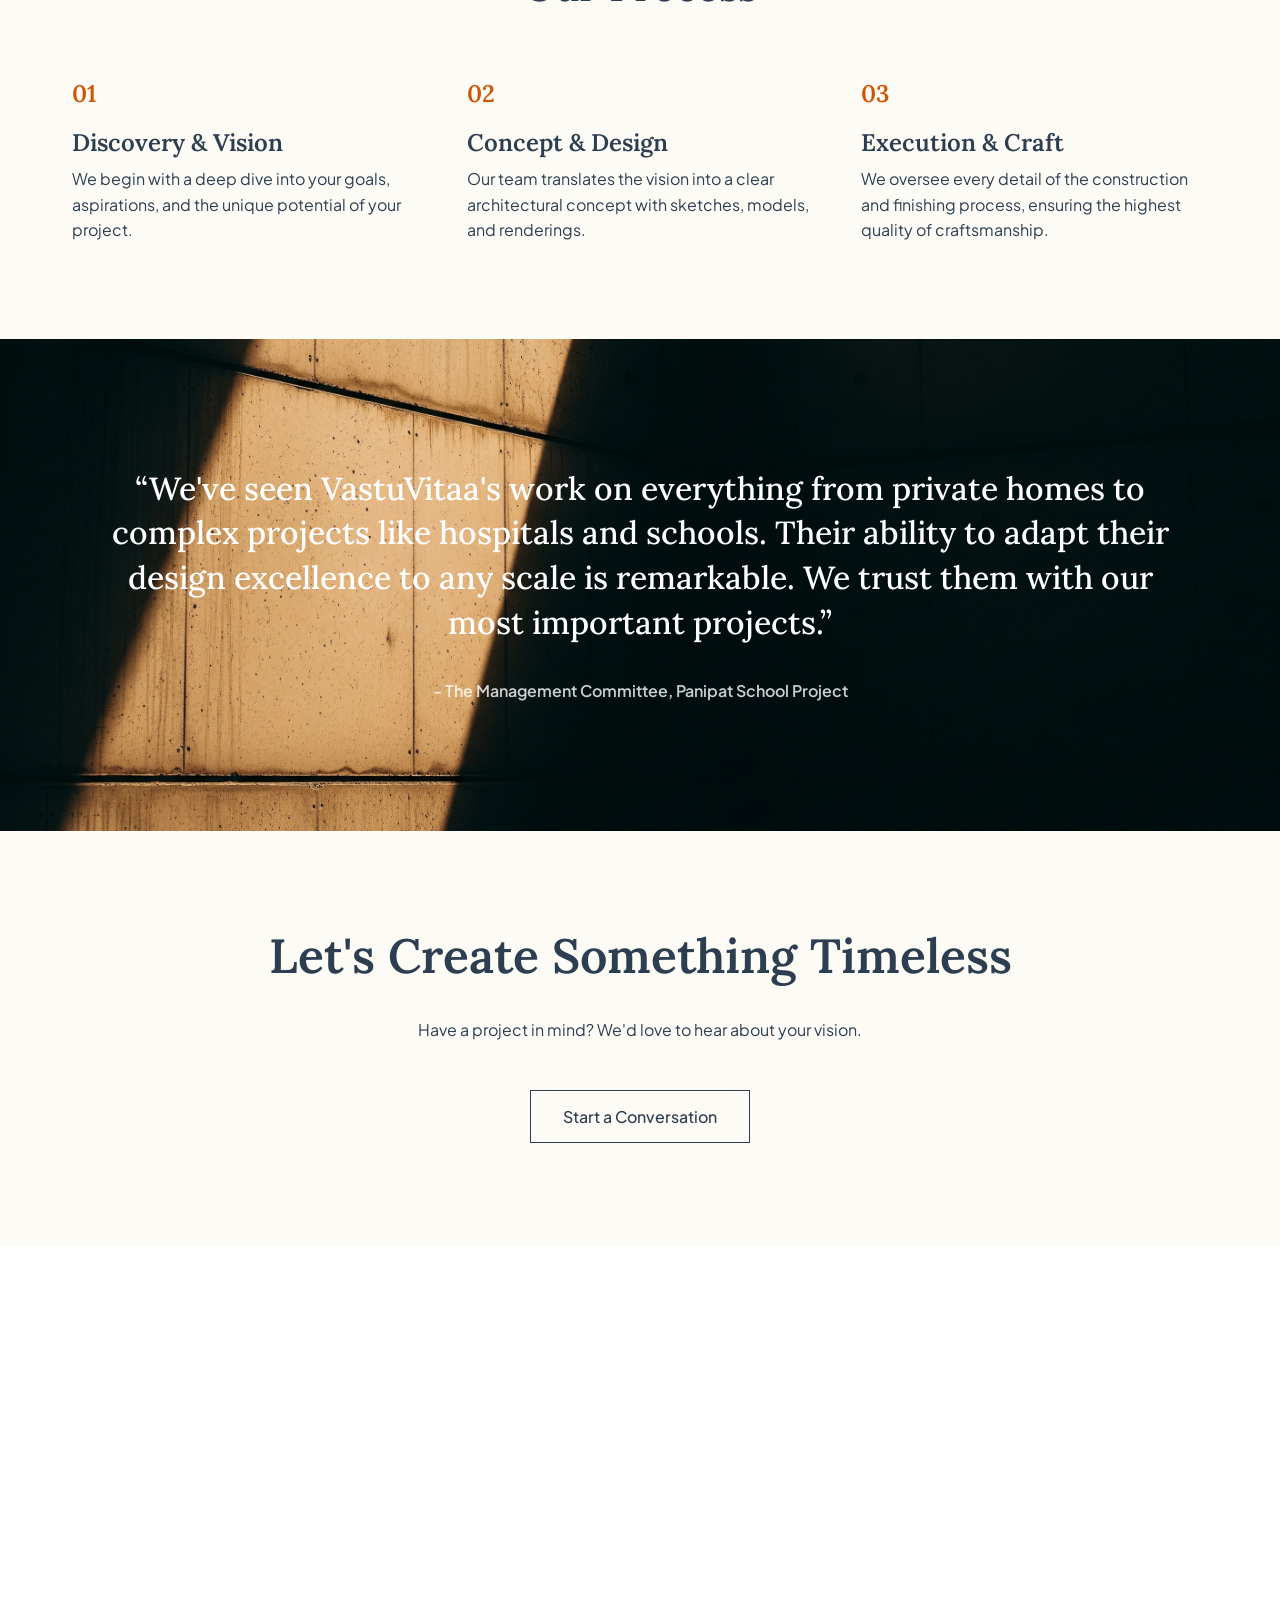
==== commit 89f991c9: "Fix image case/path issues for GitHub Pages compatibility" ====
--- a/index.html
+++ b/index.html
@@ -151,7 +151,7 @@
                         </div>
                     </div>
                     <div class="project-card">
-                        <img src="./assets/Work Photos/Yudhisthir dwar.jpg" alt="Yudhisthir Dwar">
+                        <img src="./assets/Work Photos/Yudhisthir Dwar.jpg" alt="Yudhisthir Dwar">
                         <div class="project-info">
                             <h3>The Yudhistir Dwar</h3>
                         </div>
